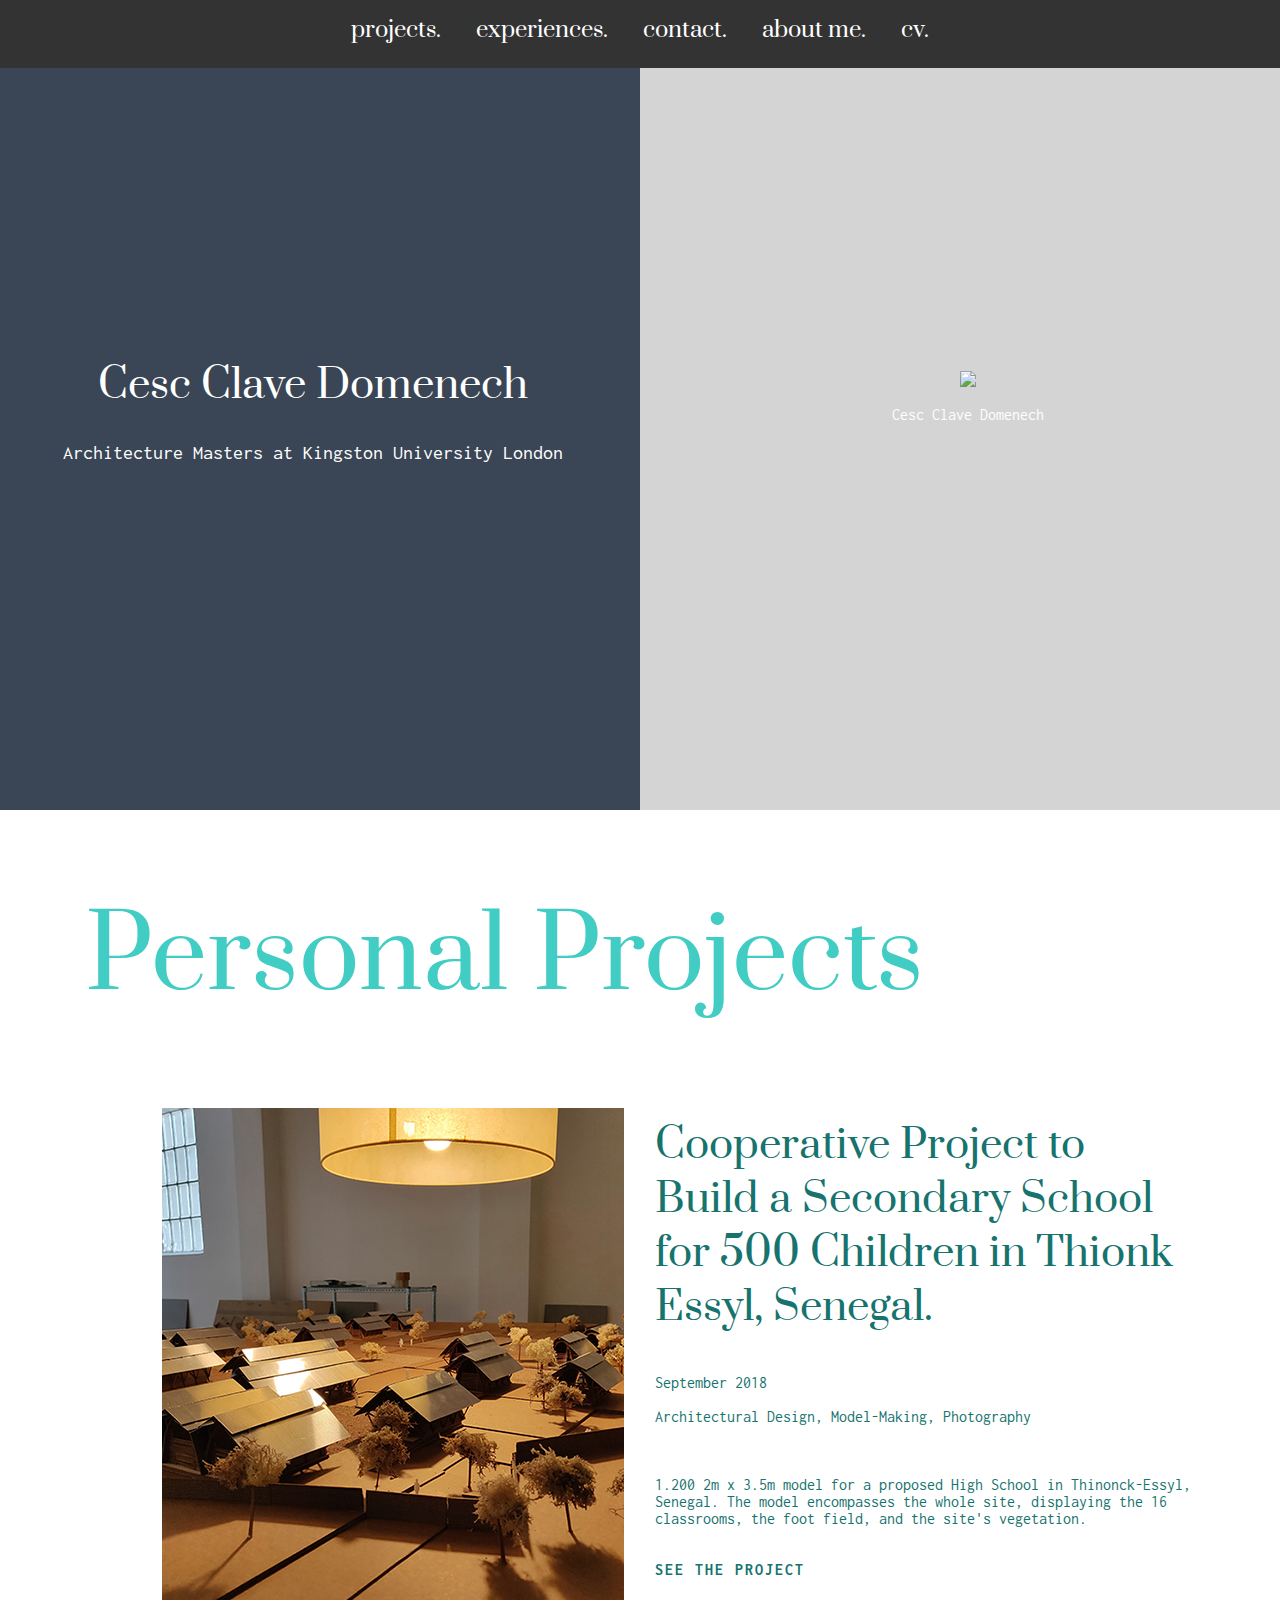
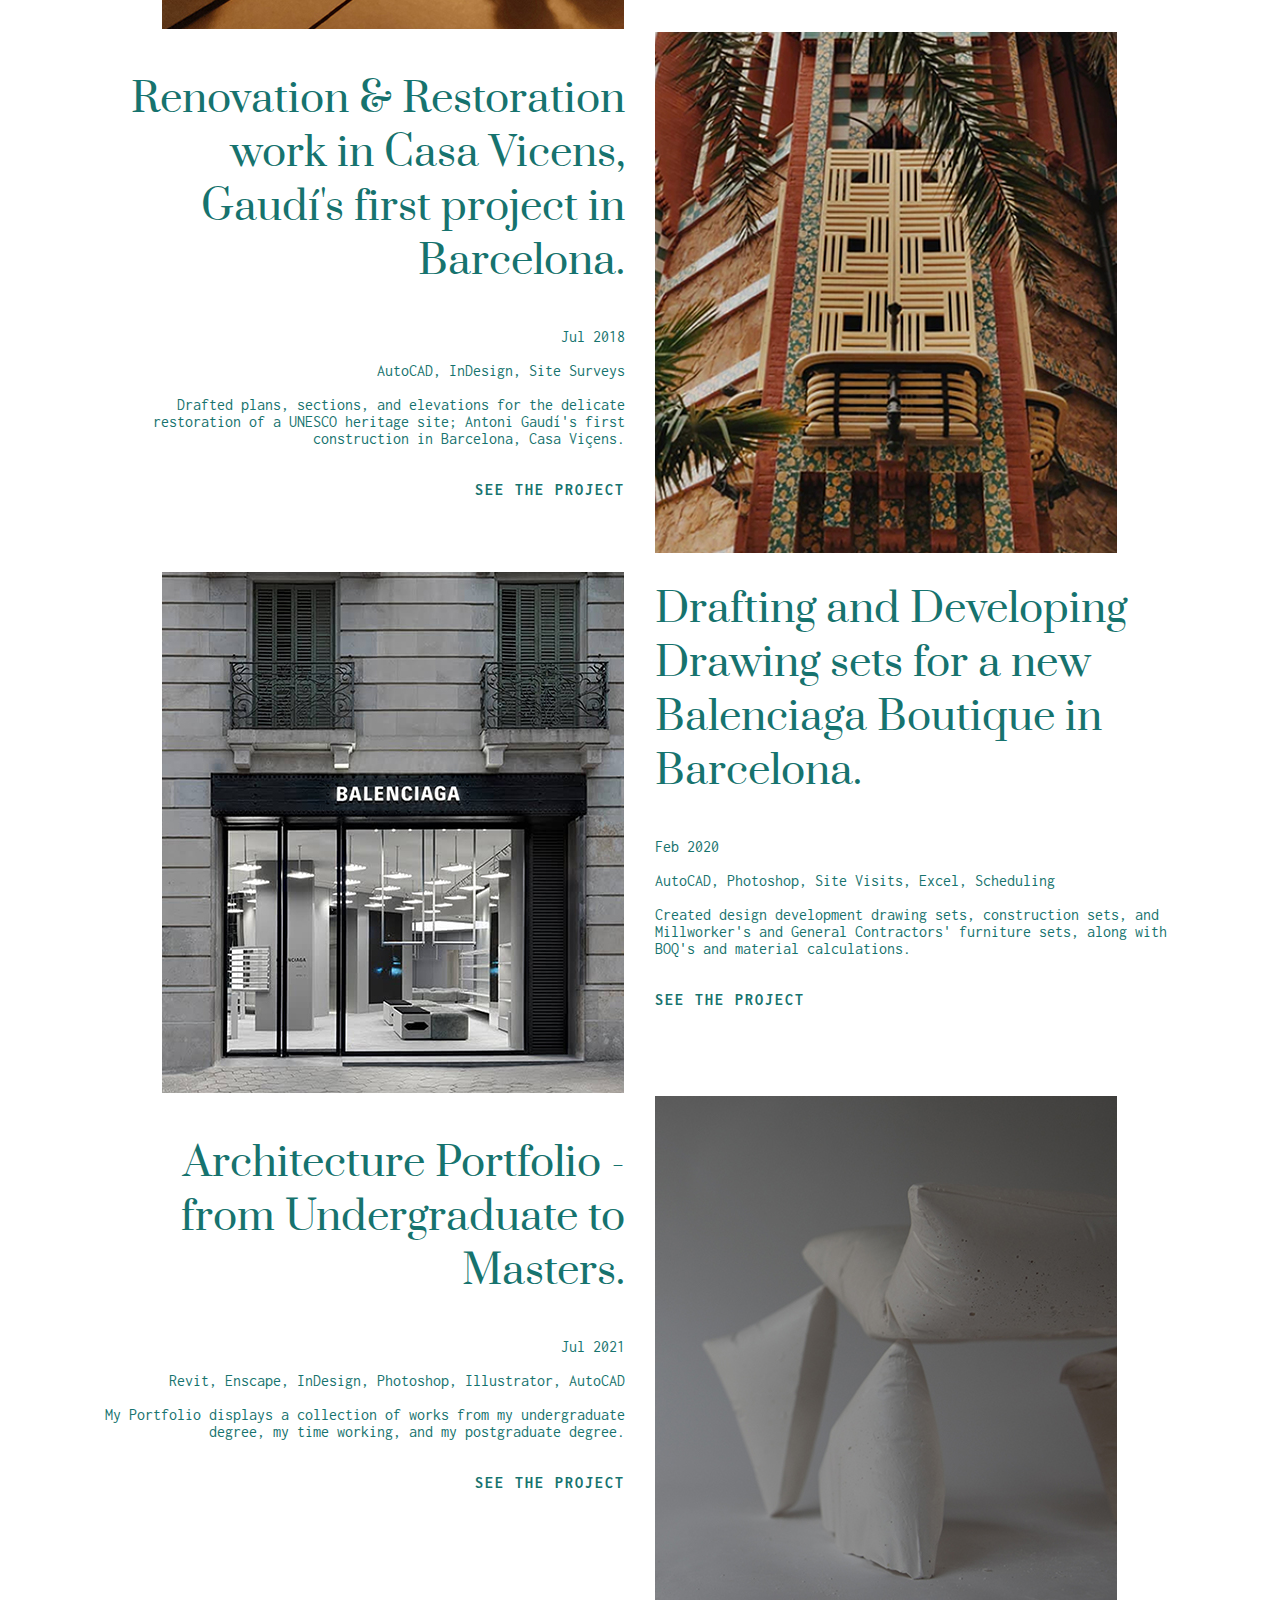
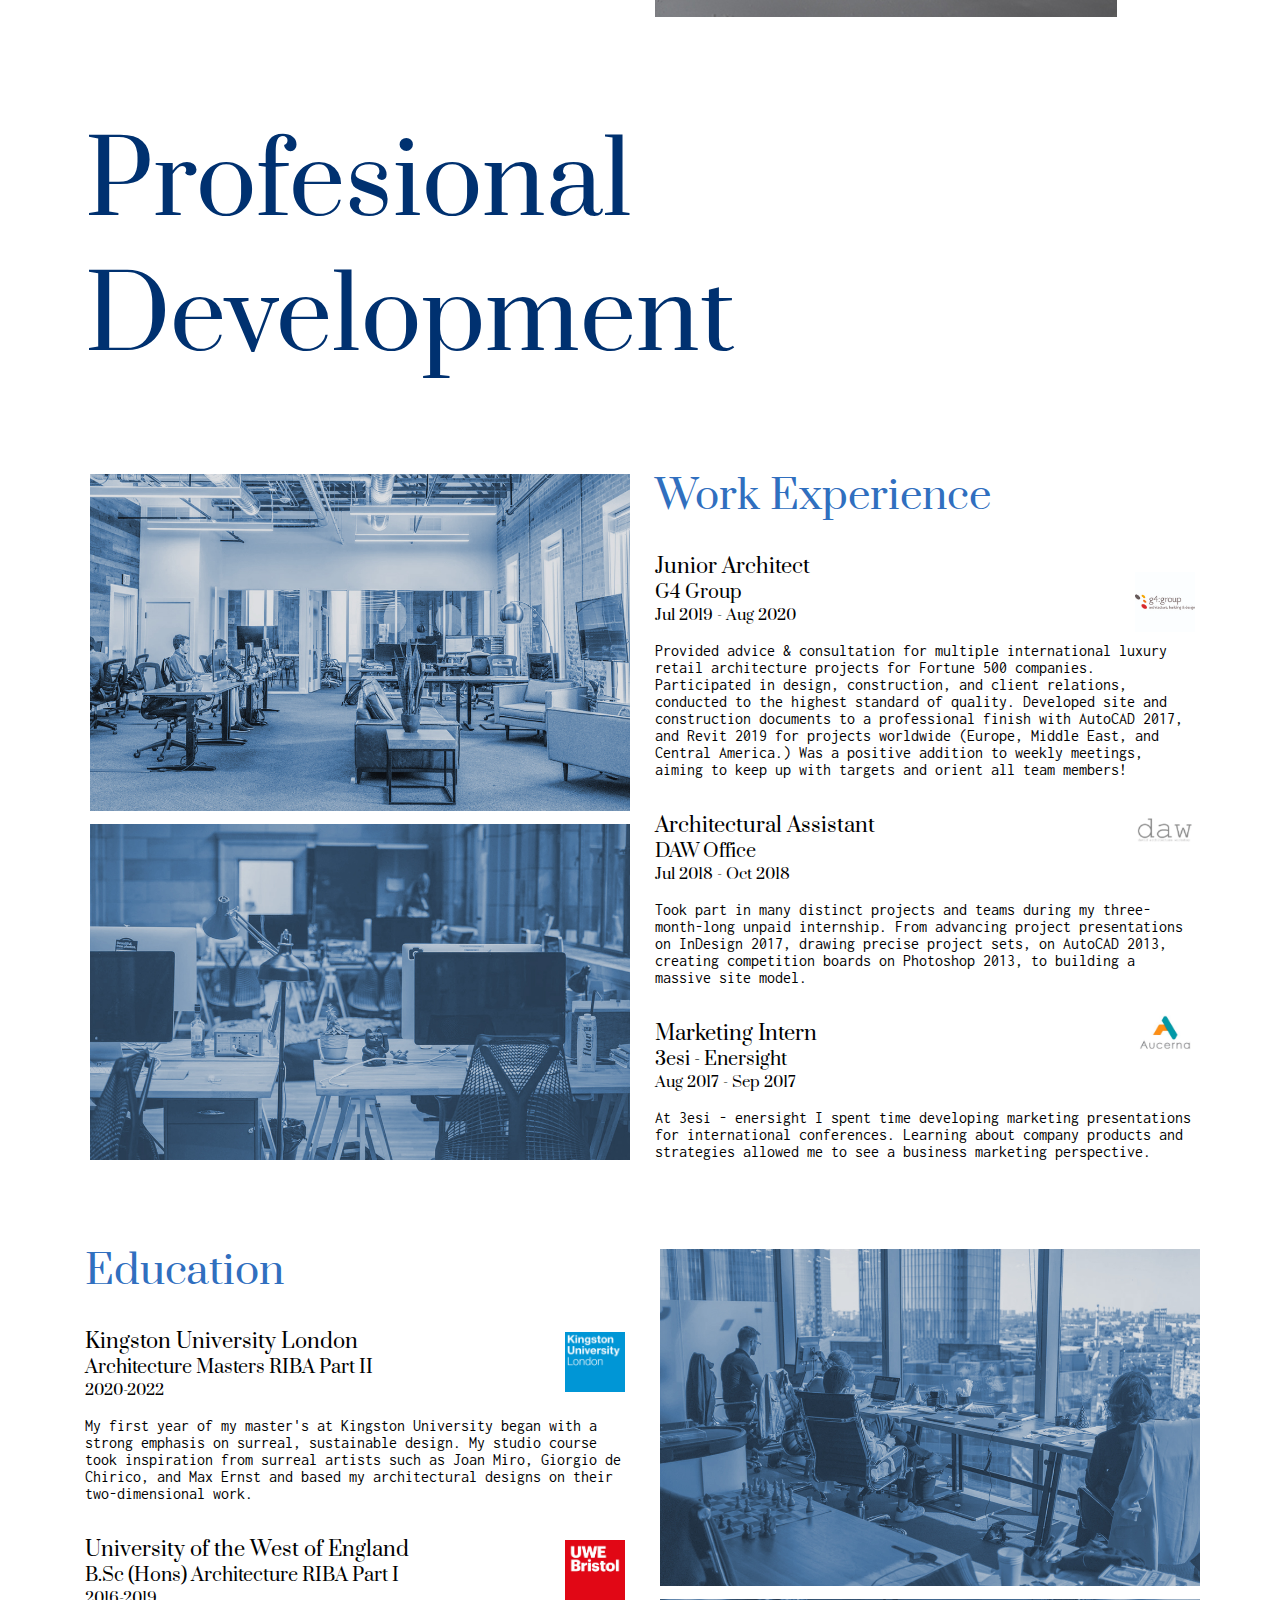
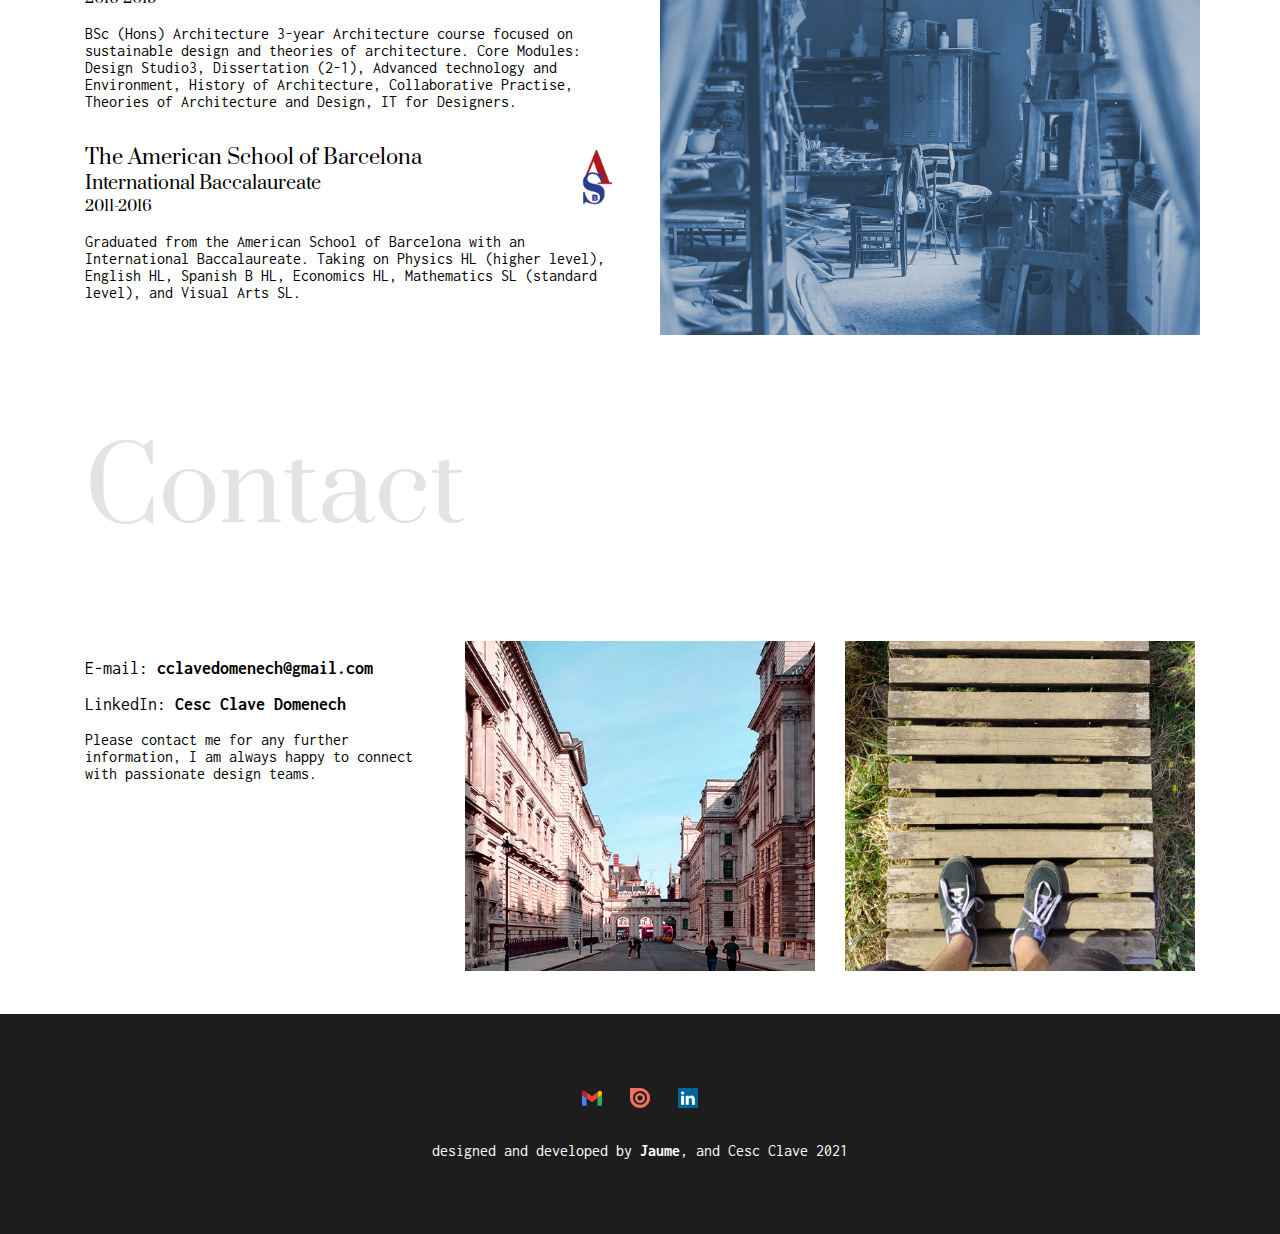
==== index.html @ 3c2c22de "Initial Publish" ====
<!DOCTYPE html>
<html>
<head>
  <link rel="shortcut icon"
    type="image/png"
    href="img/coding.png" />
  <meta charset="utf-8">
  <meta name="viewport" content="width=device-width, initial-scale=1.0">
  <link rel="stylesheet" href="css/styles.css" type="text/css">
  <link rel="stylesheet" href="css/bootstrap-grid.css" type="text/css">
  <link rel="preconnect" href="https://fonts.gstatic.com">
  <link href="https://fonts.googleapis.com/css2?family=Inconsolata:wght@400;700&family=Prata&display=swap" rel="stylesheet">



  <!-- Google Tag Manager -->
 <script>(function(w,d,s,l,i){w[l]=w[l]||[];w[l].push({'gtm.start':
 new Date().getTime(),event:'gtm.js'});var f=d.getElementsByTagName(s)[0],
 j=d.createElement(s),dl=l!='dataLayer'?'&l='+l:'';j.async=true;j.src=
 'https://www.googletagmanager.com/gtm.js?id='+i+dl;f.parentNode.insertBefore(j,f);
 })(window,document,'script','dataLayer','GTM-MLPJCVN');</script>
 <!-- End Google Tag Manager -->
 <!-- Google Tag Manager (noscript) -->
 <noscript><iframe src="https://www.googletagmanager.com/ns.html?id=GTM-MLPJCVN"
 height="0" width="0" style="display:none;visibility:hidden"></iframe></noscript>
 <!-- End Google Tag Manager (noscript) -->

</head>
  <body>
    <nav>

      <div class="picture1" img/pp/bal1.jpg>

      </div>

      <div id="navbar" class="navbar">
          <li><a href="#projects">projects.</a></li>
          <li><a href="#experience">experiences.</a></li>
          <li><a href="#contact">contact.</a></li>
          <li><a href="aboutme.html" target="_blank">about me.</a></li>
          <li><a href="https://github.com/CescClave/CV/blob/main/CESC%20CLAVE%20CV.pdf"download>cv.</a></li>
      </div>
    </nav>
    <header class="row">
      <!-- left column -->
      <section class="col left-col">
        <div class="top-container">
          <h1> Cesc Clave Domenech </h1>
          <p class="title_1"></p>
          <p class="title_2">Architecture Masters at Kingston University London</p>
          </div>
      </section>
      <!-- right column -->
      <section class="col right-col">
        <div class="top-container">
          <img src="img/pp/me4.pn">
          <p>Cesc Clave Domenech</p>
        </div>
      </section>
    </header>
    <main class="container">
      <!-- Personal Projects -->
      <section class="personal-projects">
        <h2 id="projects">Personal Projects</h2>

        <!-- First Project -->
        <div class="row">
          <div class="col">
            <img src="img/pp/tit1.jpg" class="works-img left-img1" alt="1:200 model">
          </div>
          <div class="col right-text">
            <h3>Cooperative Project to Build a Secondary School for 500 Children in Thionk Essyl, Senegal.</h3>
            <p>September 2018<br>
              <br>Architectural Design, Model-Making, Photography<br>
              <br><br><br>
                1.200 2m x 3.5m model for a proposed High School in Thinonck-Essyl, Senegal. The model encompasses the whole site, displaying the 16 classrooms, the foot field, and the site's vegetation. <br> <br> <br>
              <a href="projects.html#Senegal" target="_blank" class="link">SEE THE PROJECT</a>
            </p>
          </div>
        </div>

        <!-- Second Project -->
        <div class="row">
          <div class="col right-aligned ">
            <h3>Renovation & Restoration work in Casa Vicens, Gaudí's first project in Barcelona.</h3>
            <p>Jul 2018 <br>
              <br>AutoCAD, InDesign, Site Surveys <br>
            <br> Drafted plans, sections, and elevations for the delicate restoration of a UNESCO heritage site; Antoni Gaudí's first construction in Barcelona, Casa Viçens.<br><br><br>
            <a href="projects.html#Casa-Vicens" target="_blank" class="link" >SEE THE PROJECT</a>
          </div>
          <div class="col">
              <img src="img/pp/tit2.jpg" class="works-img" alt="Brocolli">
            </p>
          </div>
        </div>

        <!-- Third Project -->
        <div class="row">
          <div class="col">
            <div class="h4-automation">
            </div>
            <img src="img/pp/tit3.jpg" class="works-img left-img" alt="Pomegranate">
          </div>

          <div class="col right-text">
            <h3>Drafting and Developing Drawing sets for a new Balenciaga Boutique in Barcelona.</h3>
              <p>Feb 2020 <br>
                <br>
                AutoCAD, Photoshop, Site Visits, Excel, Scheduling<br>
                <br>
                Created design development drawing sets, construction sets, and Millworker's and General Contractors' furniture sets, along with BOQ's and material calculations. <br>                <br><br>
              <a href="projects.html#Balenciaga" target="_blank" class="link">SEE THE PROJECT</a>
            </p>
          </div>
        </div>

        <!-- Fourth Project -->
        <div class="row">
          <div class="col right-aligned ">
            <h3>Architecture Portfolio - from Undergraduate to Masters.</h3>
            <p>Jul 2021 <br>
              <br>
              Revit, Enscape, InDesign, Photoshop, Illustrator, AutoCAD<br>
              <br>
              My Portfolio displays a collection of works from my undergraduate degree, my time working, and my postgraduate degree. <br>
              <br><br>
            <a href="projects.html#Portfolio" target="_blank" class="link">SEE THE PROJECT</a>
          </div>

          <div class="col">
              <img src="img/pp/tit4.jpg" class="works-img" alt="Avocado">
            </p>
          </div>
        </div>
      </section>

      <!-- Work Experience -->
      <section class="work-experience">
        <h2 id="experience">Profesional Development</h2>
        <div class="row">
          <div class="col-md-6">
            <img src="img/office1.jpg" class="img-margin" alt="team picture">
            <img src="img/office2.jpg" class="img-margin" alt="team picture">
          </div>

          <div class="col">
            <h3>Work Experience</h3>
            <p>
              <div class="wrapingimage-work">
                <img class="work-square-G4" src="img\1614251069829.jpg" alt="g4 group logo"/>
              </div>

              <h5 class="size-20">Junior Architect</h5><h5 class="size-18">G4 Group</h5><h5>Jul 2019 - Aug 2020</h5> <br>

                Provided advice & consultation for multiple international luxury retail architecture projects for Fortune 500 companies. Participated in design, construction, and client relations, conducted to the highest standard of quality. Developed site and construction documents to a professional finish with AutoCAD 2017, and Revit 2019 for projects worldwide (Europe, Middle East, and Central America.) Was a positive addition to weekly meetings, aiming to keep up with targets and orient all team members!

              <div class="wrapingimage-work">
                <img class="work-square-DAW" src="img\dawlogo.png" alt="daw office logo"/>
              </div> <br><br><br>

              <h5 class="size-20">Architectural Assistant</h5> <h5 class="size-18">DAW Office</h5> <h5>Jul 2018 - Oct 2018</h5> <br>

                Took part in many distinct projects and teams during my three-month-long unpaid internship. From advancing project presentations on InDesign 2017, drawing precise project sets, on AutoCAD 2013, creating competition boards on Photoshop 2013, to building a massive site model.

              <div class="wrapingimage-work">
                <img class="work-square-3ESI" src="img\aucernalogo.jpg" alt="aucerna logo"/>
              </div> <br><br><br>

              <h5 class="size-20">Marketing Intern </h5> <h5 class="size-18">3esi - Enersight</h5> <h5>Aug 2017 - Sep 2017</h5> <br>

                At 3esi - enersight I spent time developing marketing presentations for international conferences. Learning about company products and strategies allowed me to see a business marketing perspective.

              <br><br>
            </p>
          </div>
        </div>
      </section>

      <!-- Education -->
      <section class="education">
        <br>
        <br>
        <br>
        <div class="row">
          <div class="col">
            <h3>Education</h3>
              <p>

                <div class="wrapingimage-work">
                  <img class="work-square" src="img\kingstonlogo.jpg" alt="Kingston University London logo"/>
                </div>

                <h5 class="size-20">Kingston University London</h5>
                <h5 class="size-18">Architecture Masters RIBA Part II </h5><h5> 2020-2022</h5> <br>

                My first year of my master's at Kingston University began with a strong emphasis on surreal, sustainable design. My studio course took inspiration from surreal artists such as Joan Miro, Giorgio de Chirico, and Max Ernst and based my architectural designs on their two-dimensional work. <br><br><br>

                <div class="wrapingimage-work">
                  <img class="work-square" src="img\uwelogo.jpg" alt="Univeristy of the West of England logo"/>
                </div>

                <h5 class="size-20">University of the West of England</h5>
                <h5 class="size-18">B.Sc (Hons) Architecture RIBA Part I </h5> <h5> 2016-2019</h5> <br>

                BSc (Hons) Architecture 3-year Architecture course focused on sustainable design and theories of architecture. Core Modules: Design Studio3, Dissertation (2-1), Advanced technology and Environment, History of Architecture, Collaborative Practise, Theories of Architecture and Design, IT for Designers. <br><br><br>

                <div class="wrapingimage-work">
                  <img class="work-square" src="img\asblogo.jpg" alt="American School of Barcelona logo"/>
                </div>

                <h5 class="size-20">The American School of Barcelona</h5>
                <h5 class="size-18">International Baccalaureate </h5><h5> 2011-2016</h5> <br>

                Graduated from the American School of Barcelona with an International Baccalaureate. Taking on Physics HL (higher level), English HL, Spanish B HL, Economics HL, Mathematics SL (standard level), and Visual Arts SL.

              </p>
          </div>
          <div class="col-md-6">
            <img src="img/edu1.jpg" class="img-margin" alt="team picture">
            <img src="img/edu2.jpg" class="img-margin" alt="team picture">
          </div>
        </div>
      </section>

      <!-- Contact -->
      <section class="contact" id="contact">
        <h2>Contact</h2>
        <div class="row">
          <div class="col">
            <p class="size-18">E-mail: <a href="mailto:cclavedomenech@gmail.com" target="_blank" class="contact-link">cclavedomenech@gmail.com</a></p>
            <p class="size-18">LinkedIn: <a href="https://www.linkedin.com/in/cesc-clav%C3%A9-i-domenech-20a83b112 "target="_blank" class="contact-link">Cesc Clave Domenech</a></p>

            <p>Please contact me for any further information, I am always happy to connect with passionate design teams.</p>
          </div>
          <div class="col">
            <img src="img/pics/end1.jpg" alt="contact1">
          </div>
          <div class="col">
            <img src="img/pics/end2.jpg" alt="contact2">
          </div>
        </div>
      </section>
    </main>

    <footer>
      <div>
            <div class="container-footer">
                <div class="social_img"><a href="mailto:cclavedomenech@gmail.com" target="_blank"><img src="img/gmaillogo.svg"></a></div>
                <div class="social_img"><a href="https://issuu.com/cclavedomenech/docs/cescclave_20portfolio" target="_blank"><img src="img/issuulogo.svg"></a></div>
                <div class="social_img"><a href="https://www.linkedin.com/in/cesc-clav%C3%A9-i-domenech-20a83b112"target="_blank"><img src="img/linkedinlogo.svg"></a></div>
            </div>
          <p>designed and developed by <a href="https://github.com/JaumeClave" target="_blank" class="footer-link">Jaume</a>, and Cesc Clave 2021</p>
      </div>
    </footer>

    <!-- Start Navigation Bar Animation -->
       <script>
       var prevScrollpos = window.pageYOffset;
       window.onscroll = function() {
       var currentScrollPos = window.pageYOffset;
         if (prevScrollpos > currentScrollPos) {
           document.getElementById("navbar").style.top = "0";
         } else {
           document.getElementById("navbar").style.top = "-50px";
         }
         prevScrollpos = currentScrollPos;
       }
       </script>
       <!-- End Navigation Bar Animation -->

  </body>
</html>
---- css/styles.css ----
html {
  height: 100%;
}

::selection {
  background-color: #333;
}

body {
  margin: 0;
  font-family: 'Inconsolata', monospace;
}

.left-col, .right-col {
  color: #fff;
  text-align: center;
  height: 90vh;
  display: flex;
  justify-content: center;
  align-items: center;
}

.left-col{
  background-color: #3a4555;
}

.picture1{
  size: 200px;
}

.fun_image_container {
  width: 50px;
  position: absolute;
  left: 10%;
  top: 10%;
  bottom: 90%;
  margin-left: auto;
  margin-right: auto;
  margin-bottom: auto;
}

.fun_img_class{
  width: 30%;
  float: left;
  margin: 15px;
  margin-bottom: 50px;
}

.back-to-top {
  font-size: 10px;
}

.right-col{
  background-color: #d4d4d4;
}

.top-container{
  width: 500px;
  margin: 0 auto;
}

.right-aligned {
  text-align: right;
}

.left-img {
  margin: 0 77px
}

.left-img1 {
  margin: 0 77px
}

.navbar {
  background-color: #333; /* Black background color */
  position: fixed; /* Make it stick/fixed */
  text-align: center;
  top: 0; /* Stay on top */
  width: 100%; /* Full width */
  transition: top 0.3s; /* Transition effect when sliding down (and up) */
}

.navbar a {
  float: left;
  display: block;
  color: white;
  text-align: center;
  padding: 15px;
  text-decoration: none;
}

.navbar a:hover {
  background-color: #ddd;
  color: black;
}

.navbar li {
  display: inline-block;
}

.works-img {
  position: relative;
}

.works h4.right-aligned {
  right: 0
}

.personal-projects h4 {
  position: absolute;
  z-index: 1;
}

.h4-automation {
  margin: 0 50px;
}

.right-text {
  margin-top: -30px;
}

.contain-imgs {
  max-width:960px;
  text-align:center;
}

.category-imgs {
   position:relative;
   display: inline-block;
   float:left;
   padding:10px;
}

.personal-projects a {
  letter-spacing: 2px;
  color: #16736e;
  /* font-size: 18px; */
  text-decoration: none;
}

.fun_img_class{
  width: 30%;
  float: left;
  margin: 15px;
  margin-bottom: 50px;
  display: block;
}

h1,h2,h3,h4,h5 {
  font-family: 'Prata', serif;
  font-weight: normal;
}

h1 {
  font-size: 40px;
  margin: 30px;
}

h2 {
  font-size: 100px;
  margin-top: 80px;
}

.right-img {
  width: 300px;
  position: relative;
  margin-bottom: 20px;
  margin: 20px;
}
}

.wrapingimage
{
float: right;
margin: 45px 0px 20px 40px;
}

.wrapingimage-work {
  float: right;
  margin: 4px 0px 0px 0px;
}

.work-square {
  width: 60px;
  margin-bottom: 0px;
  margin-top: 15px;
  margin: 0px;
}

.work-square-G4 {
  width: 60px;
  margin-bottom: 0px;
  margin-top: 15px;
}

.work-square-DAW {
  width: 60px;
  margin-bottom: 0px;
  margin-top: 35px;
}

.work-square-3ESI {
  width: 60px;
  margin-bottom: 0px;
  margin-top: 30px;
}

.title_1 {
  font-size: 25px;
}

.title_2 {
  font-size: 20px;
}

.img-margin {
  margin-bottom: 20px;
  margin: 5px;
}

.personal-projects h2 {
  color: #41ccc4;
}

.row-img {
  text-align: justify;
  display: flex;
  margin-top: 10px;
}

.column-img {
  flex: 33.33%;
  padding: 5px;
  max-width: 200px;

}

.work-experience h2 {
  color: #003170;
}

.education h2 {
  color: #003170;
}

.contact h2 {
  color: #e3e3e3;
}

h3 {
  font-size: 40px;
}

.personal-projects h3 {
  color: #16736e;
}

.personal-projects {
  color: #16736e;
}

.work-experience h3 {
  color: #306fbf;
  margin: 0 0 30px 0 ;
}

.education h3 {
  color: #306fbf;
  margin: 0 0 30px 0 ;
}

h4 {
  font-size: 32px;
  color: #16736e;
  background-color: #75e3dd;
  display: inline-block;
  margin: 0;
  padding: 4px;
}

.a{
    margin-left: 78px;
}

.second {
  max-width: 515px;
}

.third {
  min-width:
}

.fourth {
  max-width: 470px;
}

.link{
  font-weight: bold;
}

.aboutme{
  letter-spacing: 2px;
  color: #16736e;
  font-size: 18px;
  text-decoration: none;
  font-weight: bold;
}

.gif {
  width: 300px;
  position: relative;
  margin-bottom: 20px;
  margin: 20px;
}

.pic {
  width: 125px;
  position: relative;
  margin-bottom: 20px;
  margin: 20px;
}

h5 {
  font-size: 15px;
  margin-bottom: 0;
  margin-top: 0;
}

.size-20 {
  font-size: 20px;
}

.size-18 {
  font-size: 18px;
}

img {
  max-width: 100%;
}

footer{
  background-color: #1d1d1d;
  min-height: 220px;
  background-repeat: no-repeat;
  background-size: 42.5%;
  background-position: center;
  color: #FFFFFF;
  text-align: center;
  display: flex;
  justify-content: center;
  align-items: center;
  margin-top: 40px;
}

.social-icon{
  height: 60px;
  margin: 10px;
}


.social-icons-container{
  text-align: center;
}

nav {
  position: fixed;
  z-index: 2;
  left: 0;
  right: 0;
  font-family: 'Prata', serif;
  font-size: 22px;
}

.navigation{
  position: fixed;
  text-align: center;
  word-spacing: 5px;
  z-index: 2;
  width: 100%;
  padding: 15px;
  margin-top: -10px;
  background-color: rgba(153, 153, 153, .9);
}

.navigation li {
  display: inline-block;
}

.text {
  text-decoration: none;
}

.contact-link {
  color: black;
  text-decoration: none;
  font-weight: bold;
}

.container-footer {
    text-align: center;
}

.footer-link {
  color: white;
  text-decoration: none;
  font-weight: bold;
}

.footer_image_container {
  width: 50px;
  position: absolute;
  left: 50%;
  top: 100px;
  bottom: 90%;
  margin-left: 50%;
  margin-right: -50%;
  margin-bottom: auto;
}

.social_img{
    display: inline-block;
    margin: 10px 5px;
    width: 30px;
    padding: 5px;
}

.navigation li a {
  color: #ad5a2c;
  text-decoration: none;
}

.nslider {
    width: 500px;
    height: 200px;
    background-color: #e2e2e2;
}

.body-slide{
  margin: 0;
  padding: 0;
  height: 80vh;
  display: flex;
  justify-content: center;
  align-items: center;
}

.slider{
  width: 800px;
  height: 500px;
  border-radius: 10px;
  overflow: hidden;
}

.slides{
  width: 500%;
  height: 500px;
  display: flex;
}

.slides input{
  display: none;
}

.slide{
  width: 20%;
  transition: 2s;
}

.slide2{
  width: 20%;
}

.slide img{
  width: 800px;
  height: 500px;
}

.slide2 img{
  width: 800px;
  height: 500px;
}

/*css for manual slide navigation*/

.navigation-manual{
  position: absolute;
  width: 800px;
  margin-top: -40px;
  display: flex;
  justify-content: center;
}

.manual-btn{
  border: 2px solid #40D3DC;
  padding: 5px;
  border-radius: 10px;
  cursor: pointer;
  transition: 1s;
}

.manual-btn:not(:last-child){
  margin-right: 40px;
}

.manual-btn:hover{
  background: #40D3DC;
}

#radio1:checked ~ .first{
  margin-left: 0;
}

#radio2:checked ~ .first{
  margin-left: -20%;
}

#radio3:checked ~ .first{
  margin-left: -40%;
}

#radio4:checked ~ .first{
  margin-left: -60%;
}

#radio5:checked ~ .first{
  margin-left: 0;
}

#radio6:checked ~ .first{
  margin-left: -20%;
}

#radio7:checked ~ .first{
  margin-left: -40%;
}

#radio8:checked ~ .first{
  margin-left: -60%;
}

#radio9:checked ~ .first{
  margin-left: 0;
}

#radio10:checked ~ .first{
  margin-left: -20%;
}

#radio11:checked ~ .first{
  margin-left: -40%;
}

#radio12:checked ~ .first{
  margin-left: -60%;
}

#radio13:checked ~ .first{
  margin-left: 0;
}

#radio14:checked ~ .first{
  margin-left: -20%;
}

#radio15:checked ~ .first{
  margin-left: -40%;
}

#radio16:checked ~ .first{
  margin-left: -60%;
}

#radio17:checked ~ .first{
  margin-left: 0;
}

#radio18:checked ~ .first{
  margin-left: -20%;
}

#radio19:checked ~ .first{
  margin-left: -40%;
}

#radio20:checked ~ .first{
  margin-left: -60%;
}

#radio21:checked ~ .first{
  margin-left: 0;
}

#radio22:checked ~ .first{
  margin-left: -20%;
}

#radio23:checked ~ .first{
  margin-left: -40%;
}

#radio24:checked ~ .first{
  margin-left: -60%;
}

#radio25:checked ~ .first{
  margin-left: 0;
}

#radio26:checked ~ .first{
  margin-left: -20%;
}

#radio27:checked ~ .first{
  margin-left: -40%;
}

#radio28:checked ~ .first{
  margin-left: -60%;
}

#radio29:checked ~ .first{
  margin-left: 0;
}

#radio30:checked ~ .first{
  margin-left: -20%;
}

#radio31:checked ~ .first{
  margin-left: -40%;
}

#radio32:checked ~ .first{
  margin-left: -60%;
}

#radio33:checked ~ .first{
  margin-left: 0;
}

#radio34:checked ~ .first{
  margin-left: -20%;
}

#radio35:checked ~ .first{
  margin-left: -40%;
}

#radio36:checked ~ .first{
  margin-left: -60%;
}
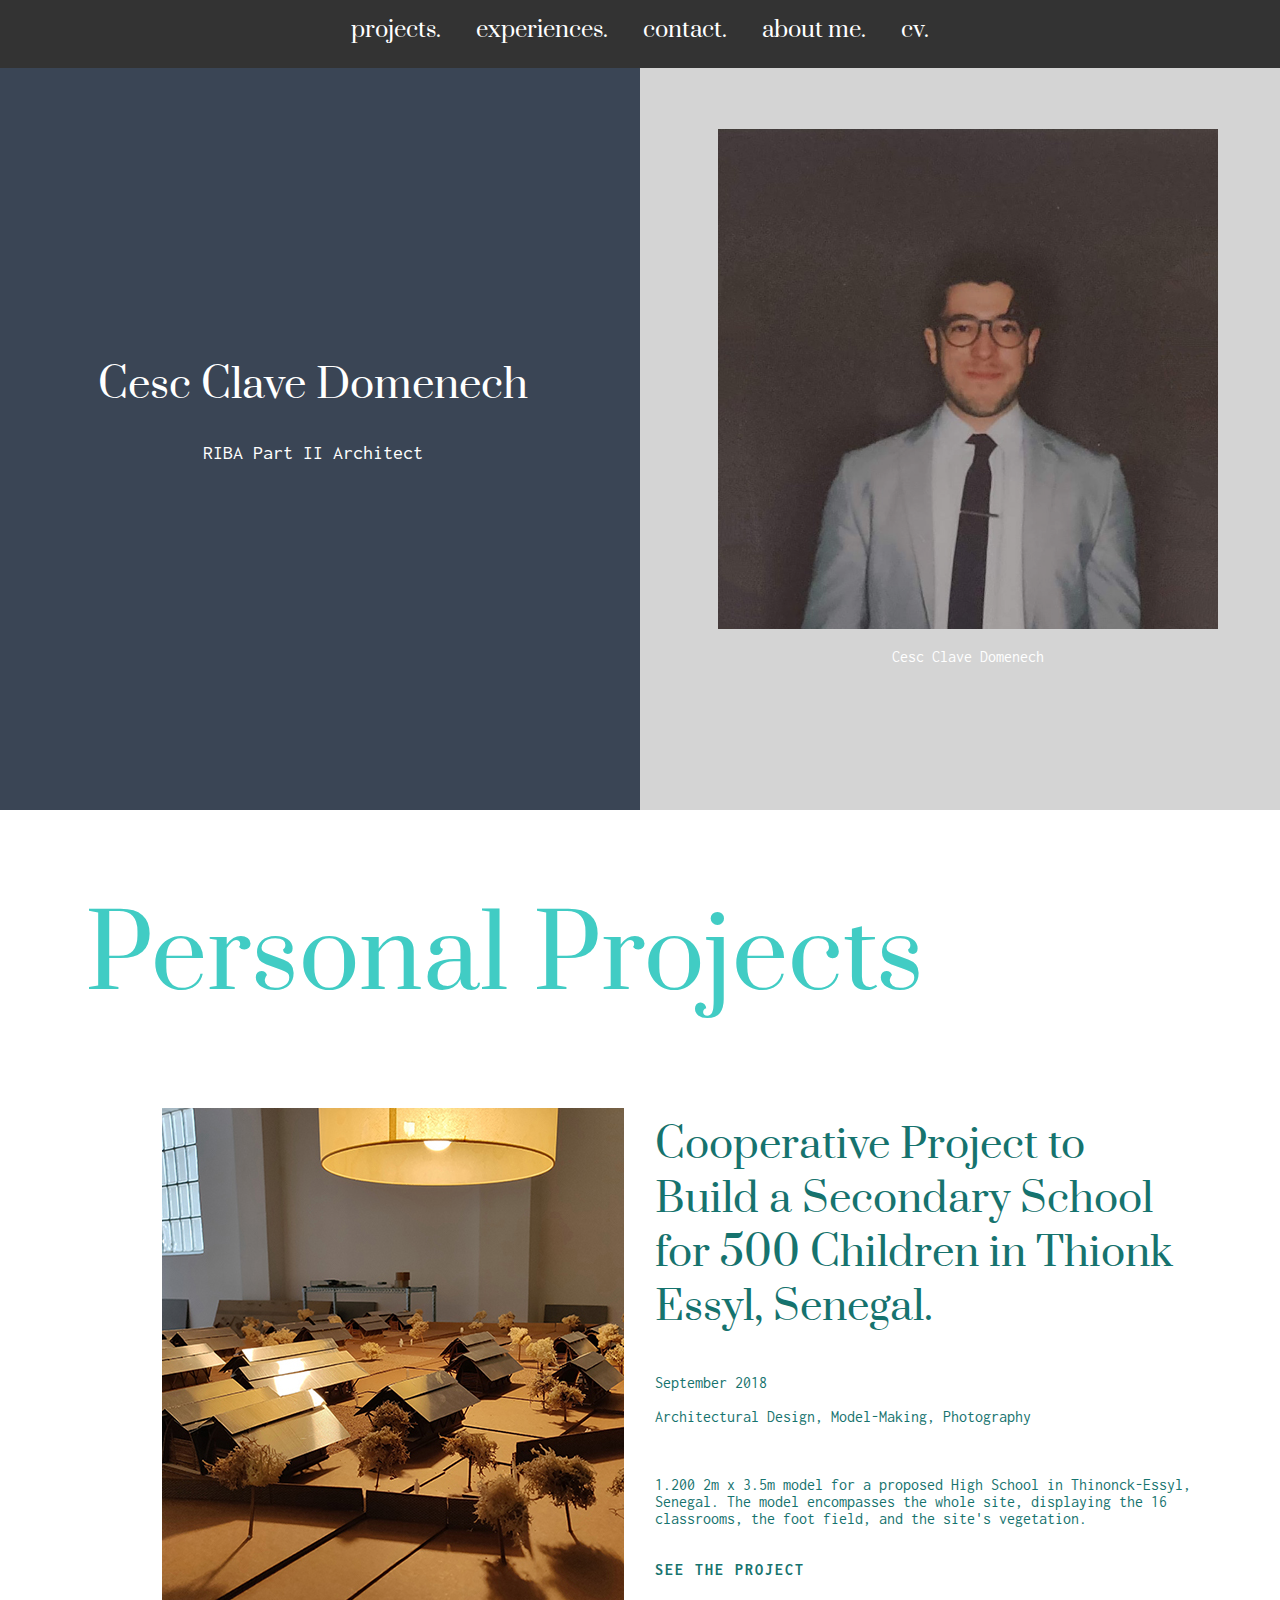
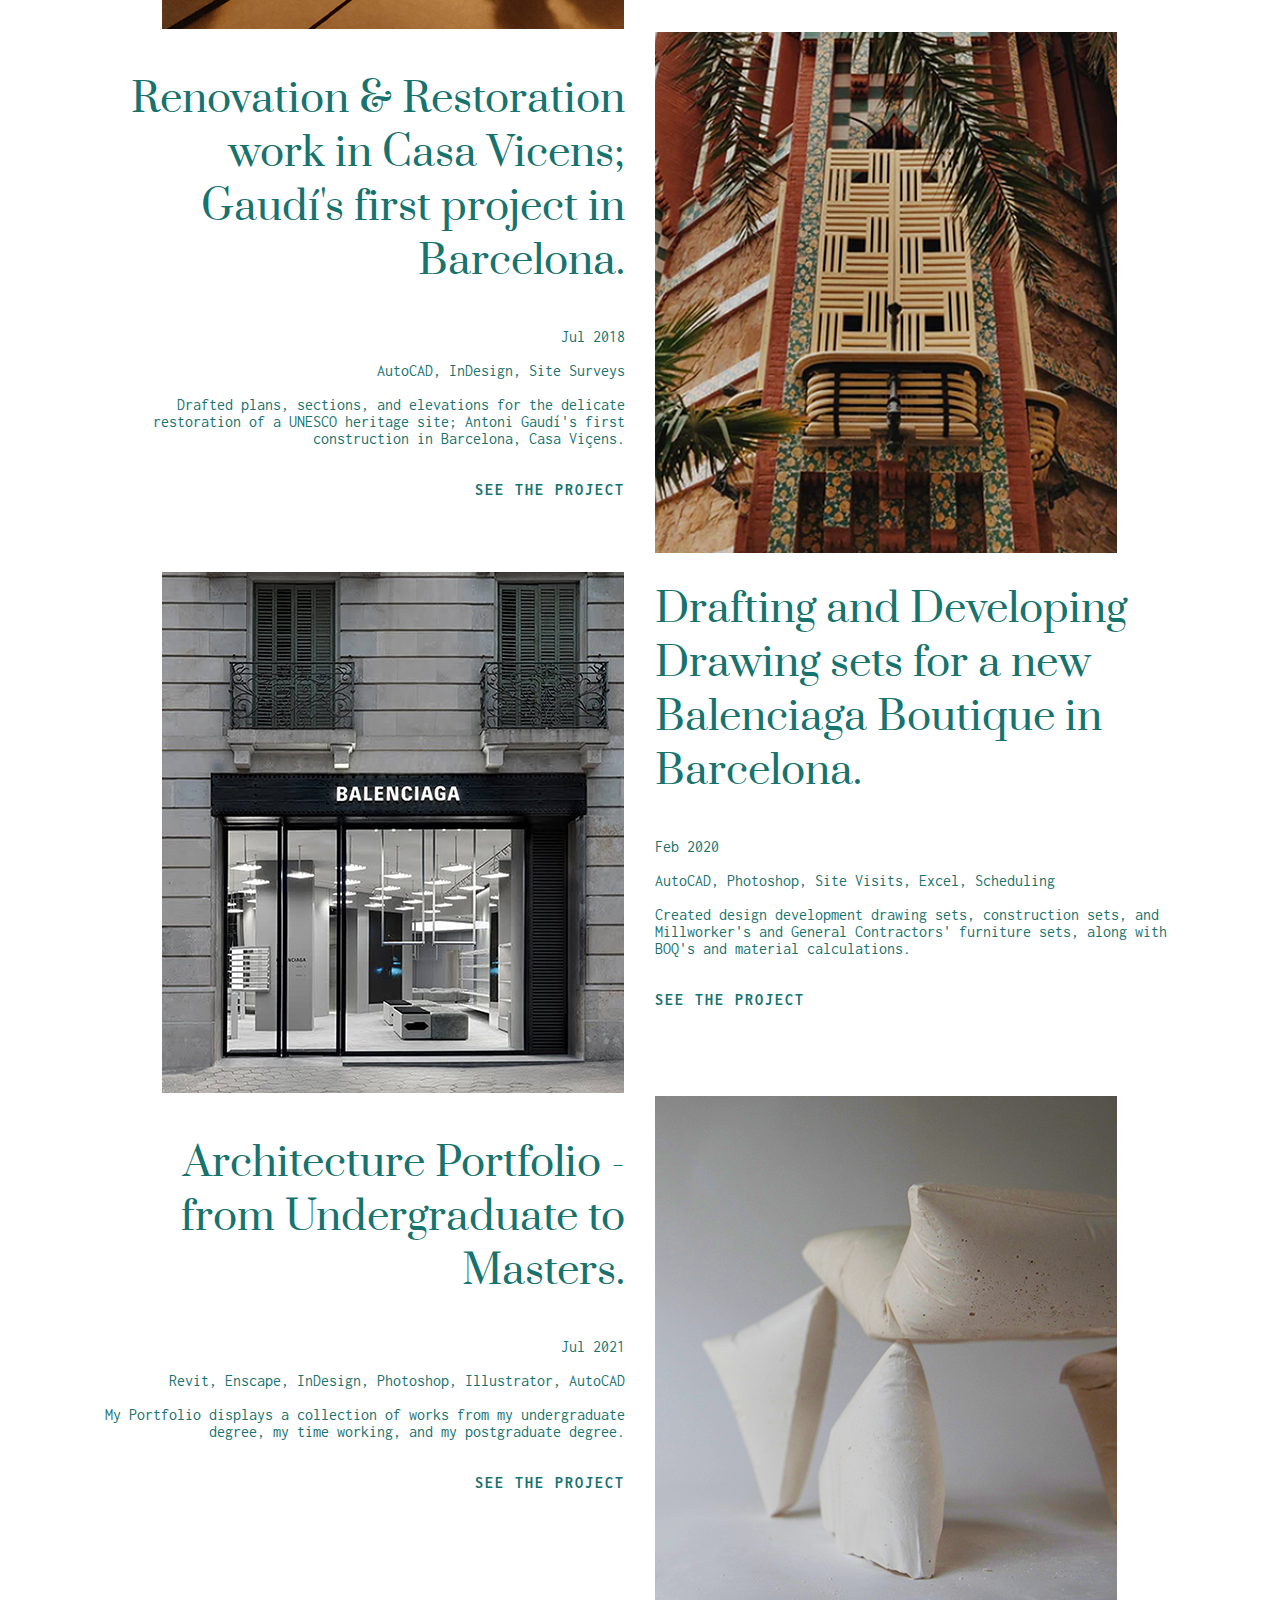
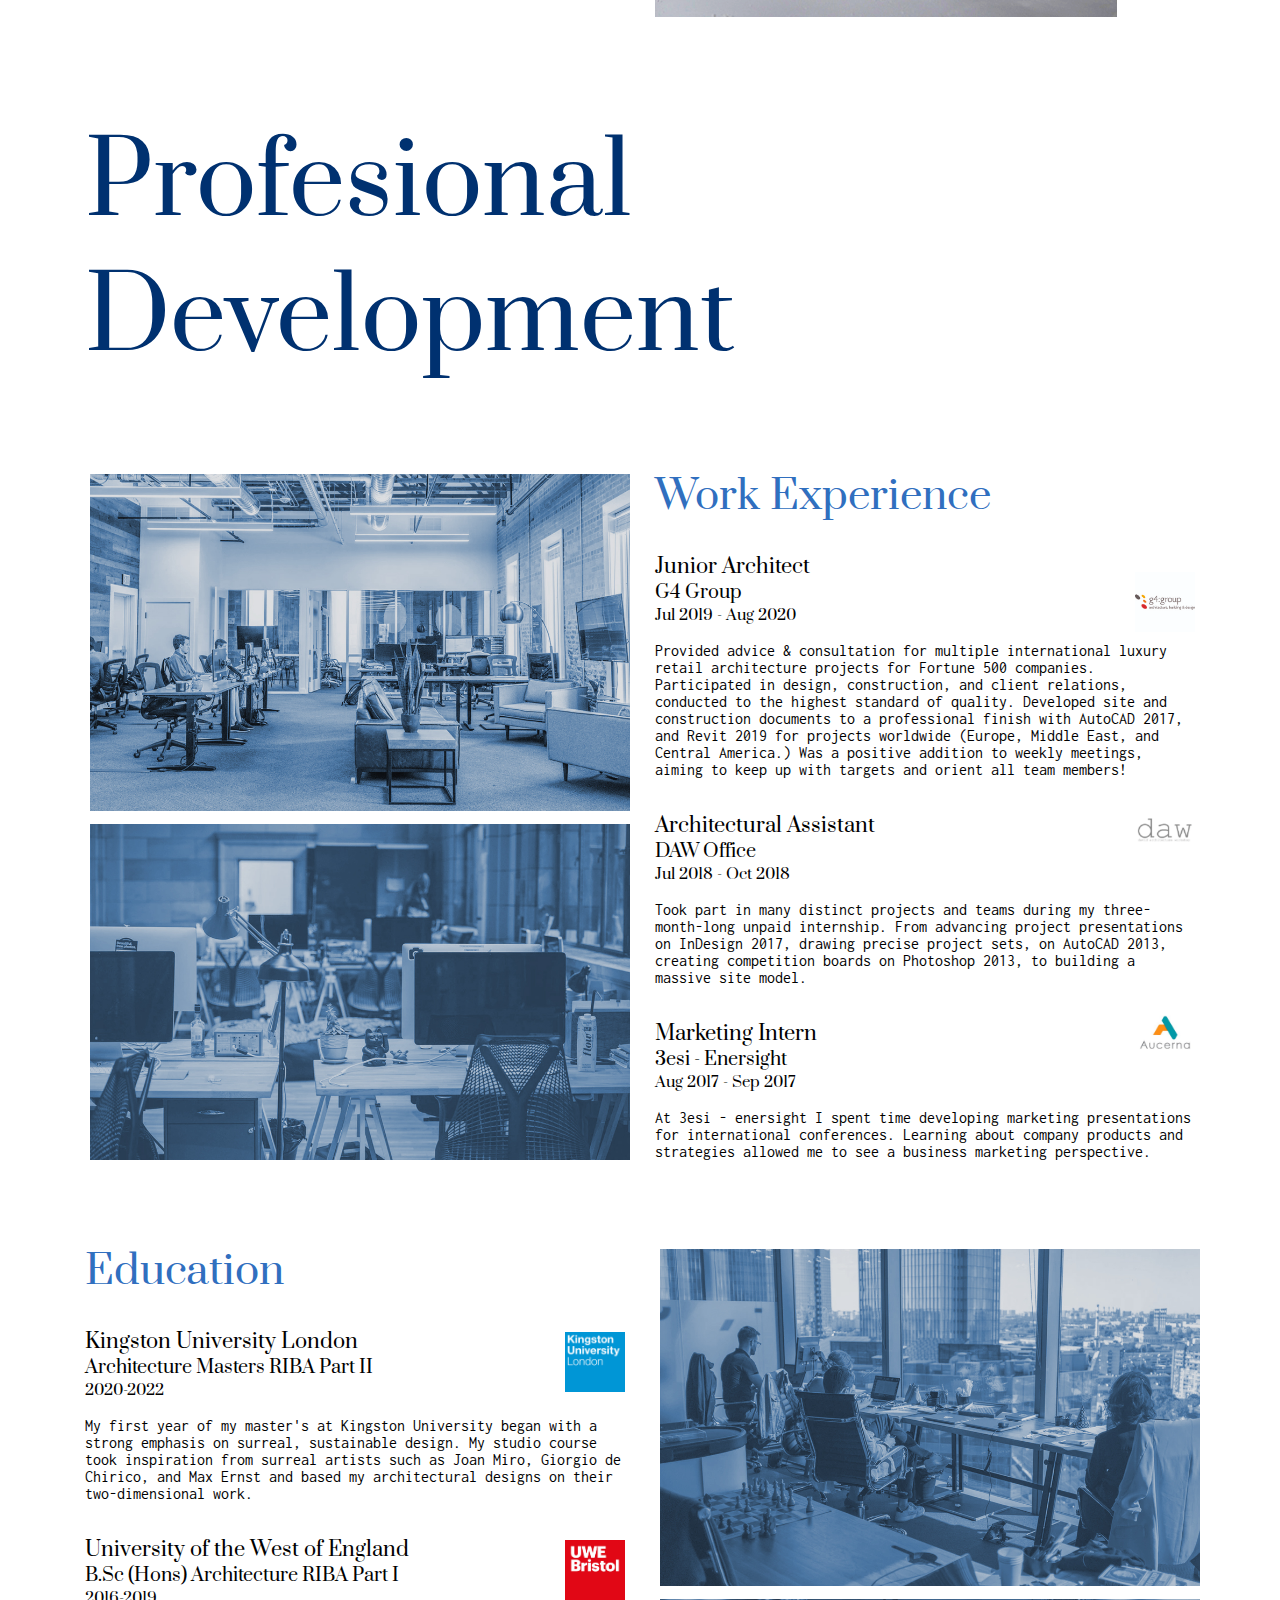
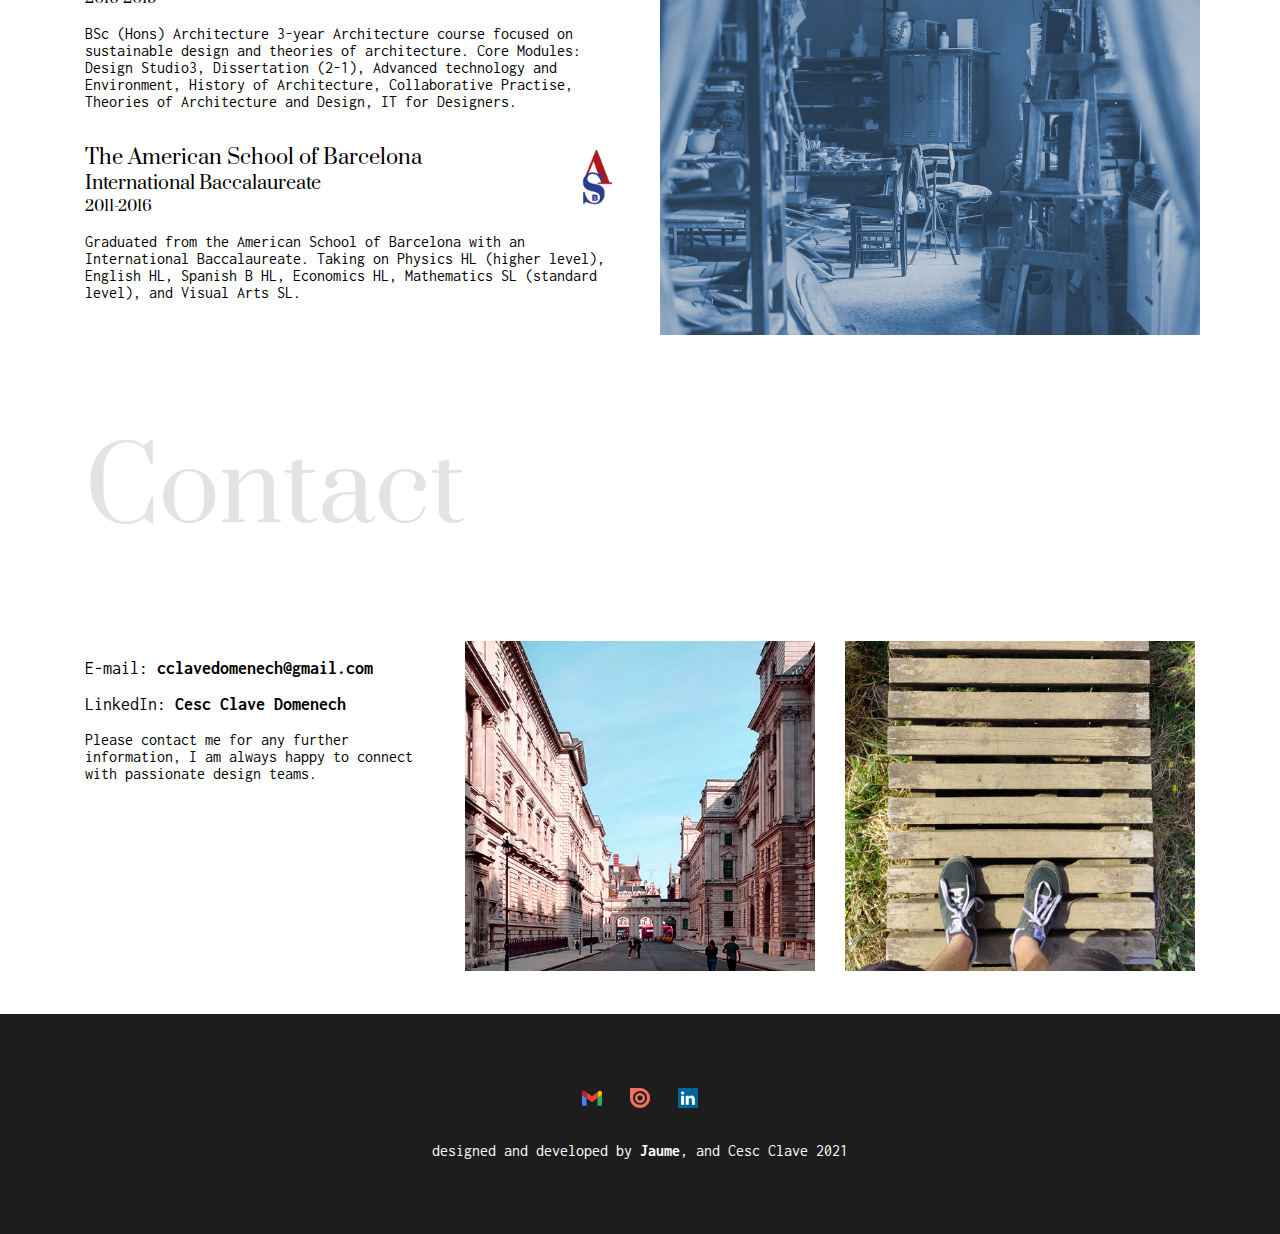
==== commit 93e75d61: "Publish 2.0" ====
--- a/index.html
+++ b/index.html
@@ -1,9 +1,9 @@
 <!DOCTYPE html>
 <html>
 <head>
-  <link rel="shortcut icon"
-    type="image/png"
-    href="img/coding.png" />
+  <link type="image/png"
+  sizes="16x16"
+  rel="icon" href="img/pp/icons8-home-16.png">
   <meta charset="utf-8">
   <meta name="viewport" content="width=device-width, initial-scale=1.0">
   <link rel="stylesheet" href="css/styles.css" type="text/css">
@@ -38,7 +38,7 @@
           <li><a href="#experience">experiences.</a></li>
           <li><a href="#contact">contact.</a></li>
           <li><a href="aboutme.html" target="_blank">about me.</a></li>
-          <li><a href="https://github.com/CescClave/CV/blob/main/CESC%20CLAVE%20CV.pdf"download>cv.</a></li>
+          <li><a <a href="curriculum_vitae\Cesc_Clave_Domenech_CV.pdf" target="_blank">cv.</a></li>
       </div>
     </nav>
     <header class="row">
@@ -47,13 +47,13 @@
         <div class="top-container">
           <h1> Cesc Clave Domenech </h1>
           <p class="title_1"></p>
-          <p class="title_2">Architecture Masters at Kingston University London</p>
+          <p class="title_2">RIBA Part II Architect</p>
           </div>
       </section>
       <!-- right column -->
       <section class="col right-col">
         <div class="top-container">
-          <img src="img/pp/me4.pn">
+          <img src="img/pp/me4@1x_1.png">
           <p>Cesc Clave Domenech</p>
         </div>
       </section>
@@ -82,7 +82,7 @@
         <!-- Second Project -->
         <div class="row">
           <div class="col right-aligned ">
-            <h3>Renovation & Restoration work in Casa Vicens, Gaudí's first project in Barcelona.</h3>
+            <h3>Renovation & Restoration work in Casa Vicens; Gaudí's first project in Barcelona.</h3>
             <p>Jul 2018 <br>
               <br>AutoCAD, InDesign, Site Surveys <br>
             <br> Drafted plans, sections, and elevations for the delicate restoration of a UNESCO heritage site; Antoni Gaudí's first construction in Barcelona, Casa Viçens.<br><br><br>
@@ -108,7 +108,7 @@
                 <br>
                 AutoCAD, Photoshop, Site Visits, Excel, Scheduling<br>
                 <br>
-                Created design development drawing sets, construction sets, and Millworker's and General Contractors' furniture sets, along with BOQ's and material calculations. <br>                <br><br>
+                Created design development drawing sets, construction sets, and Millworker's and General Contractors' furniture sets, along with BOQ's and material calculations. <br><br><br>
               <a href="projects.html#Balenciaga" target="_blank" class="link">SEE THE PROJECT</a>
             </p>
           </div>
@@ -128,7 +128,7 @@
           </div>
 
           <div class="col">
-              <img src="img/pp/tit4.jpg" class="works-img" alt="Avocado">
+              <img src="img/pp/tit4.png" class="works-img" alt="Avocado">
             </p>
           </div>
         </div>
--- a/css/styles.css
+++ b/css/styles.css
@@ -649,3 +649,35 @@
 #radio36:checked ~ .first{
   margin-left: -60%;
 }
+
+#radio37:checked ~ .first{
+  margin-left: 0;
+}
+
+#radio38:checked ~ .first{
+  margin-left: -20%;
+}
+
+#radio39:checked ~ .first{
+  margin-left: -40%;
+}
+
+#radio40:checked ~ .first{
+  margin-left: -60%;
+}
+
+#radio41:checked ~ .first{
+  margin-left: 0;
+}
+
+#radio42:checked ~ .first{
+  margin-left: -20%;
+}
+
+#radio43:checked ~ .first{
+  margin-left: -40%;
+}
+
+#radio44:checked ~ .first{
+  margin-left: -60%;
+}
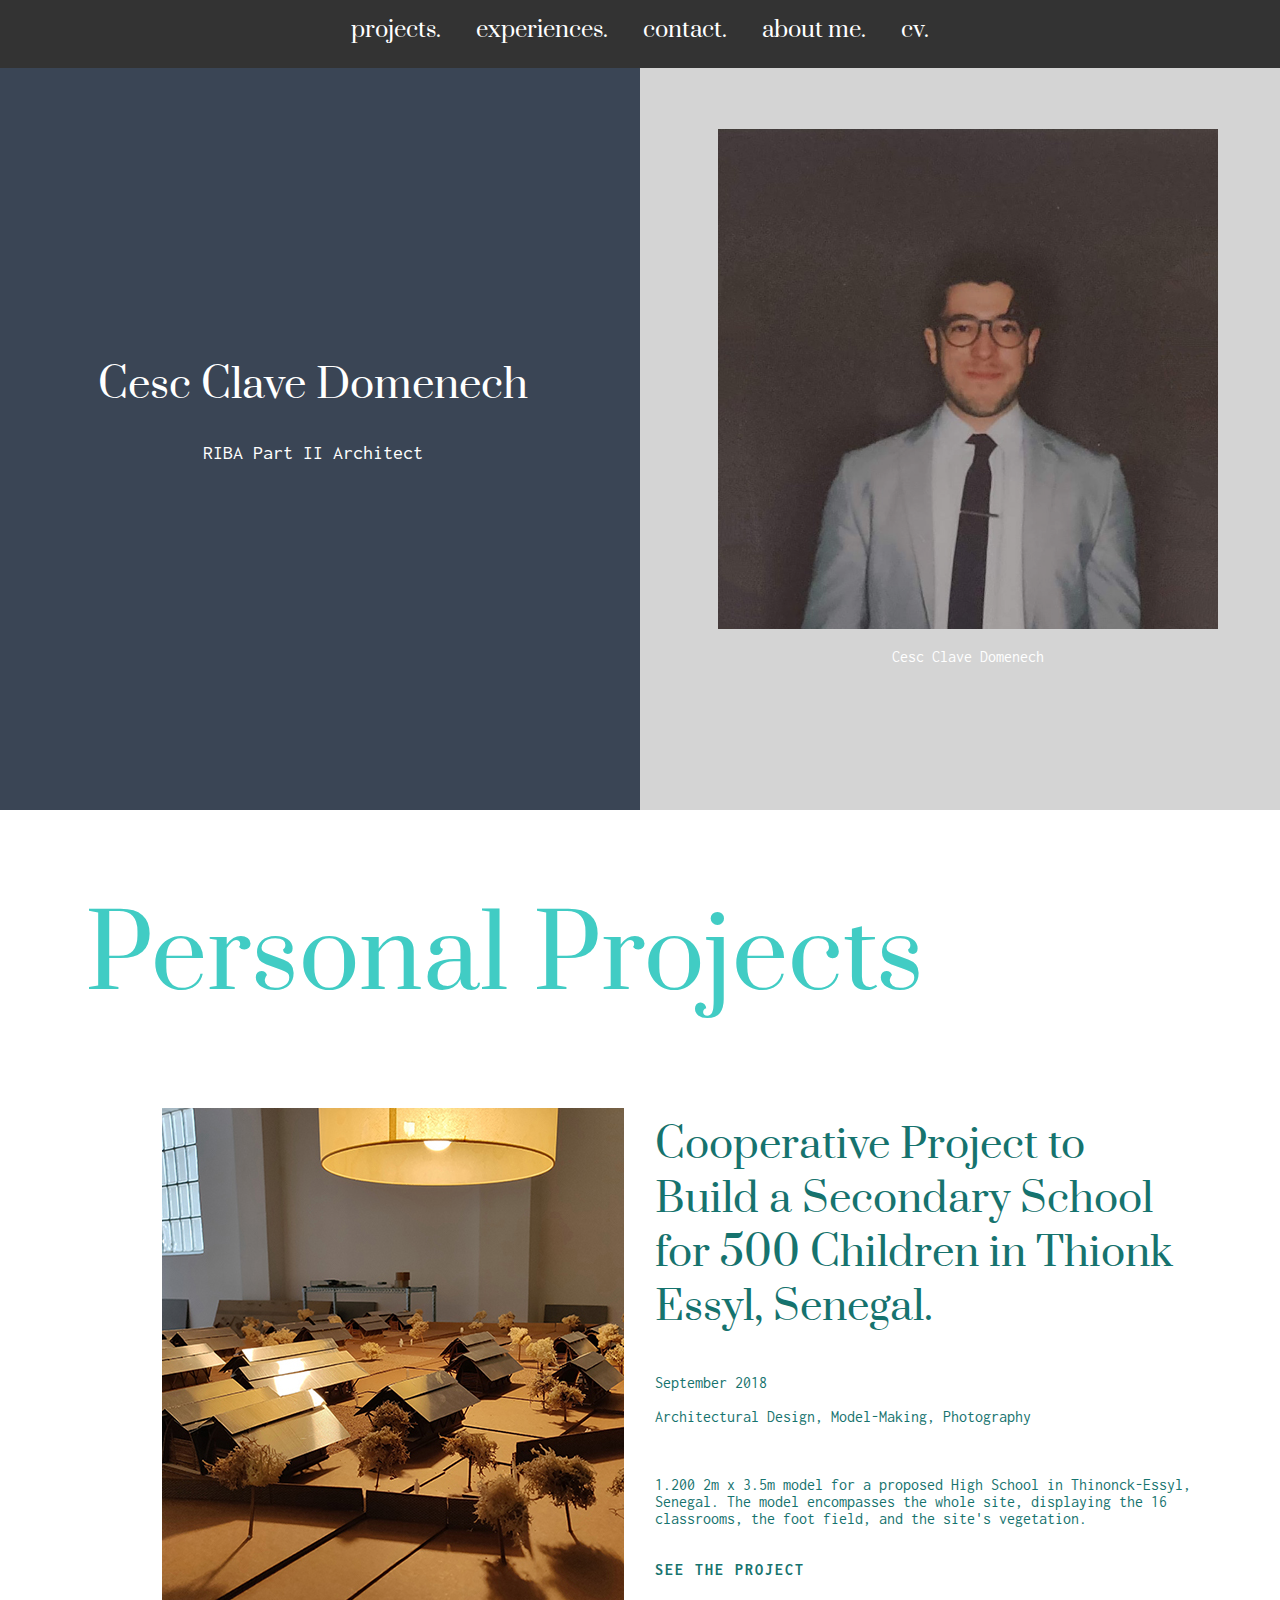
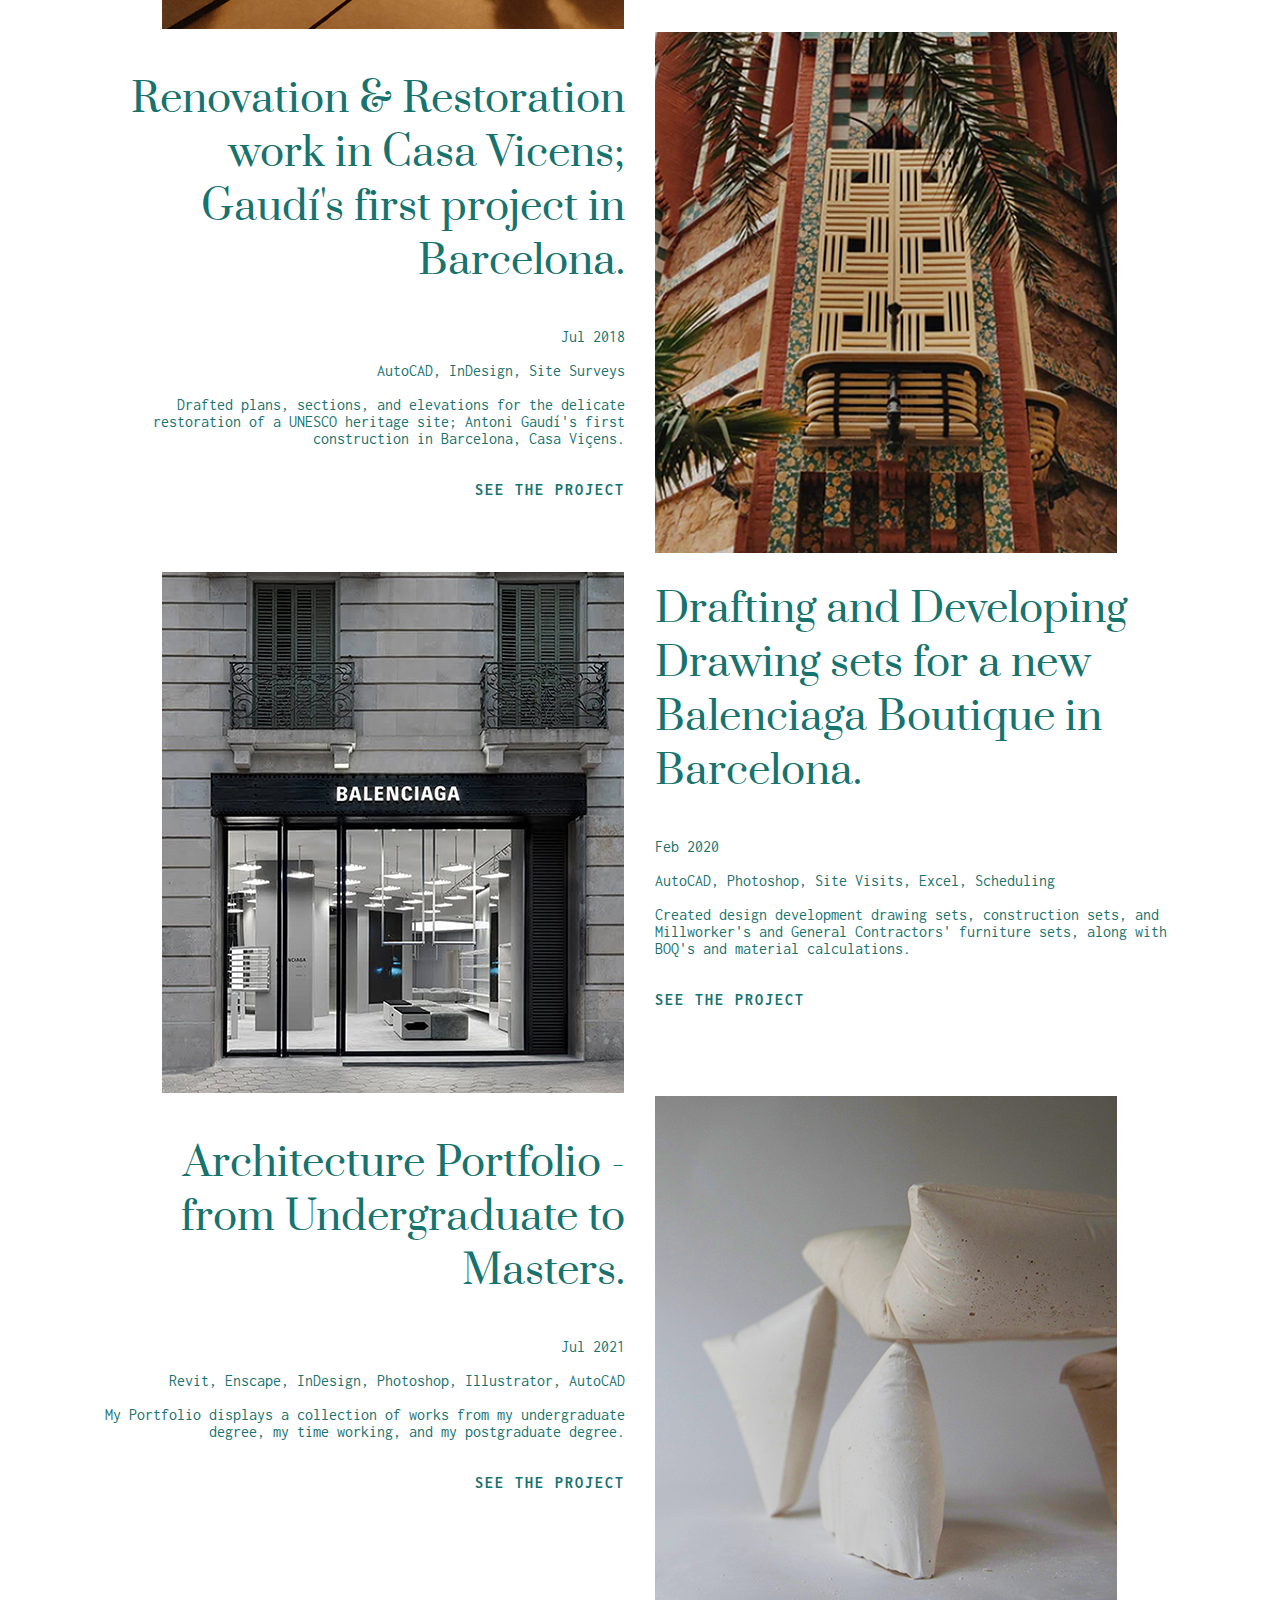
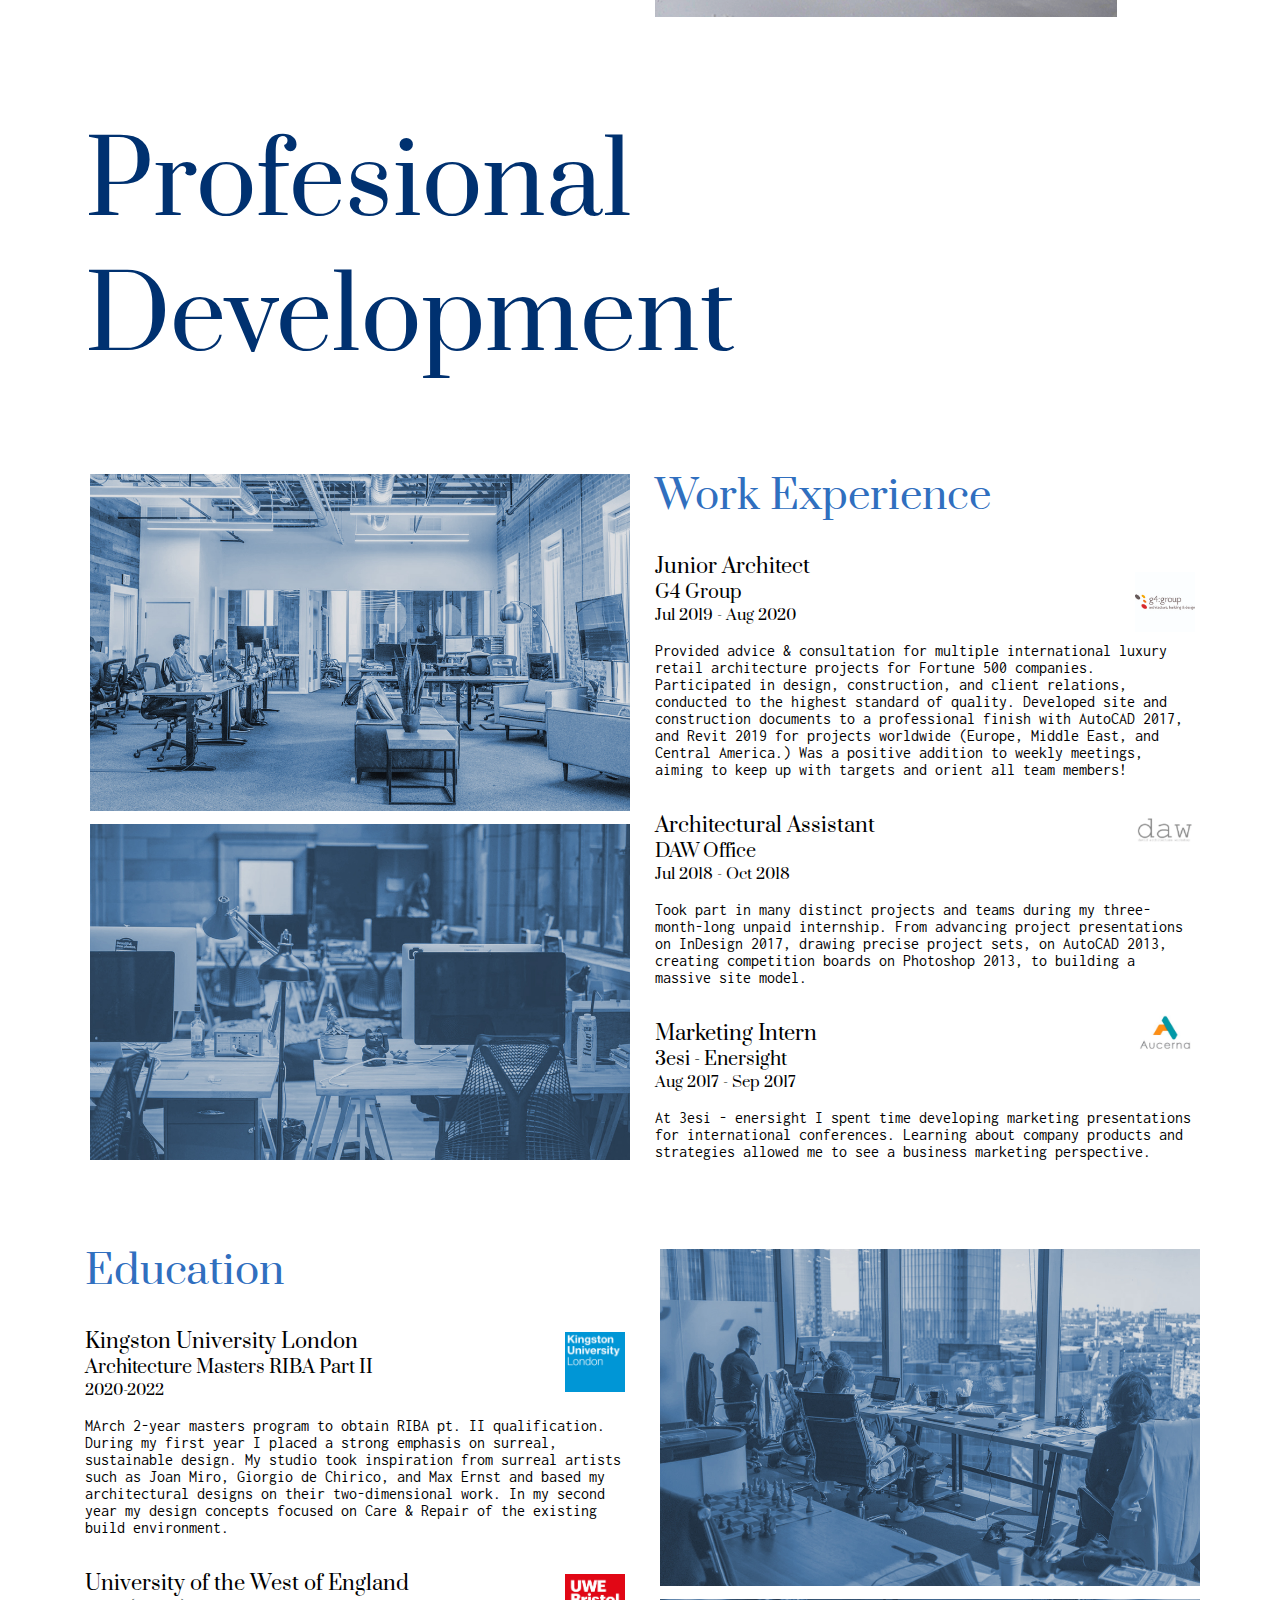
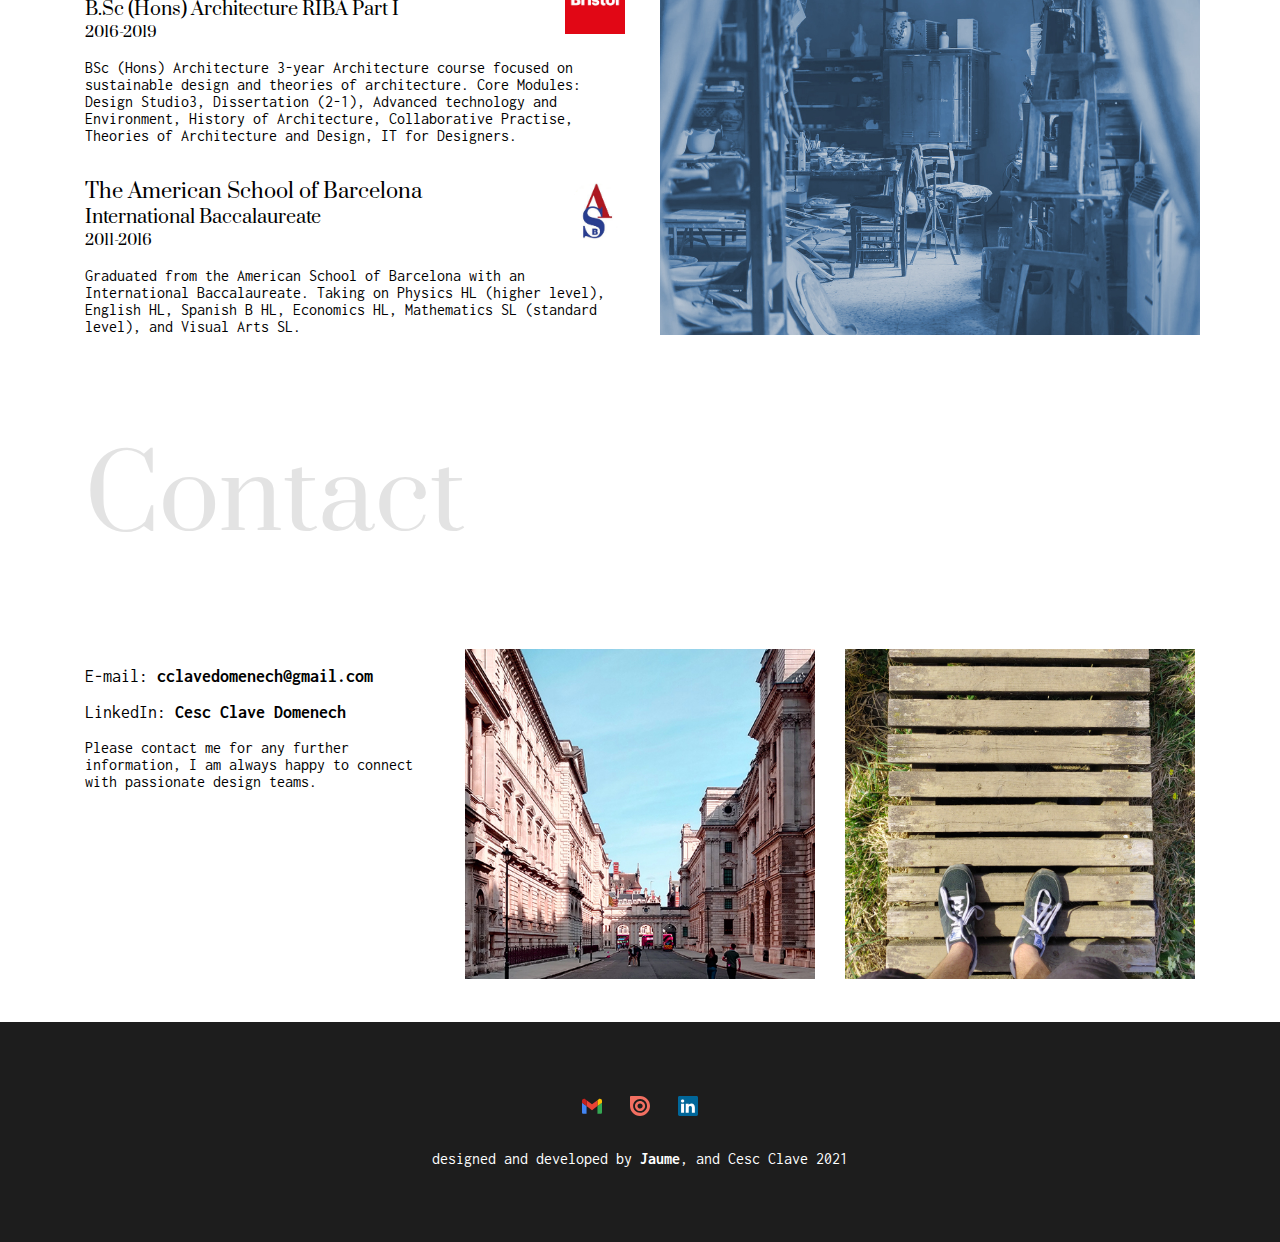
==== commit 290a4c61: "publish 3.0" ====
--- a/index.html
+++ b/index.html
@@ -30,7 +30,6 @@
     <nav>
 
       <div class="picture1" img/pp/bal1.jpg>
-
       </div>
 
       <div id="navbar" class="navbar">
@@ -193,7 +192,7 @@
                 <h5 class="size-20">Kingston University London</h5>
                 <h5 class="size-18">Architecture Masters RIBA Part II </h5><h5> 2020-2022</h5> <br>
 
-                My first year of my master's at Kingston University began with a strong emphasis on surreal, sustainable design. My studio course took inspiration from surreal artists such as Joan Miro, Giorgio de Chirico, and Max Ernst and based my architectural designs on their two-dimensional work. <br><br><br>
+                MArch 2-year masters program to obtain RIBA pt. II qualification. During my first year I placed a strong emphasis on surreal, sustainable design. My studio took inspiration from surreal artists such as Joan Miro, Giorgio de Chirico, and Max Ernst and based my architectural designs on their two-dimensional work. In my second year my design concepts focused on Care & Repair of the existing build environment. <br><br><br>
 
                 <div class="wrapingimage-work">
                   <img class="work-square" src="img\uwelogo.jpg" alt="Univeristy of the West of England logo"/>
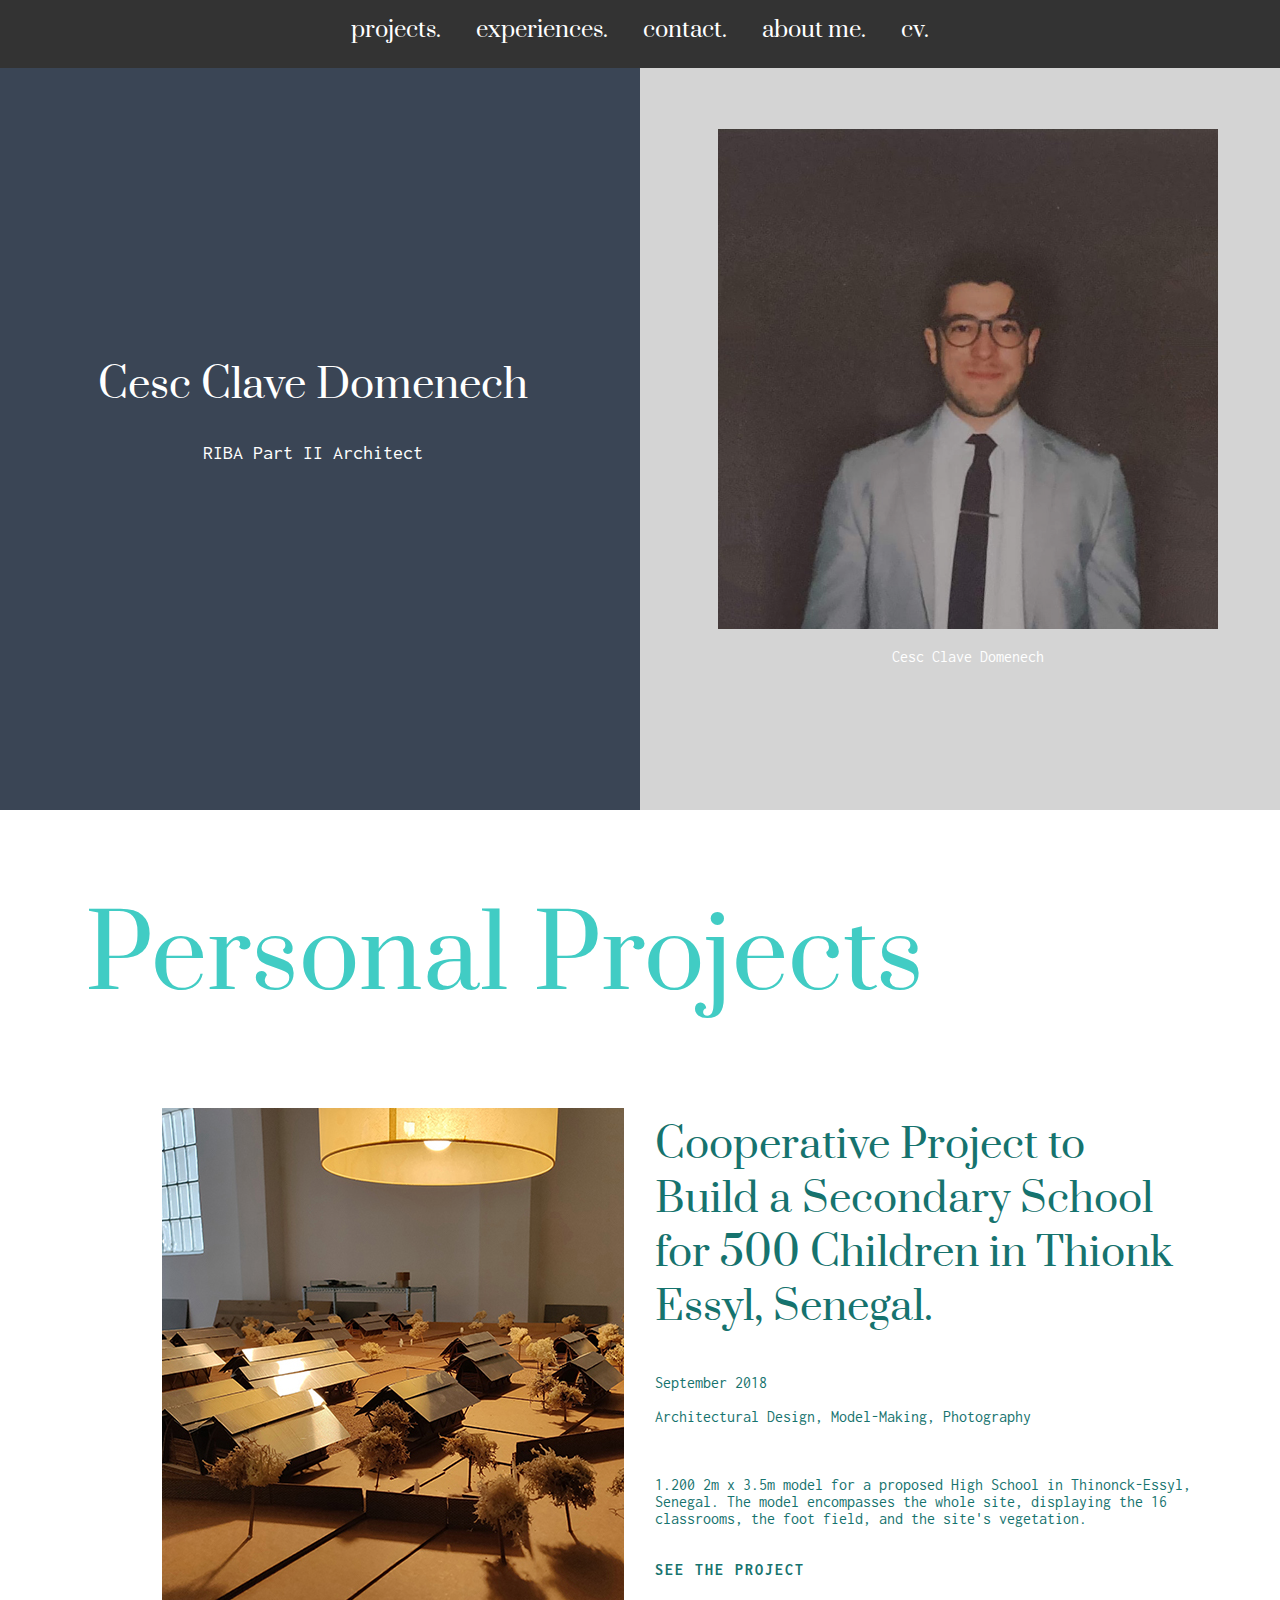
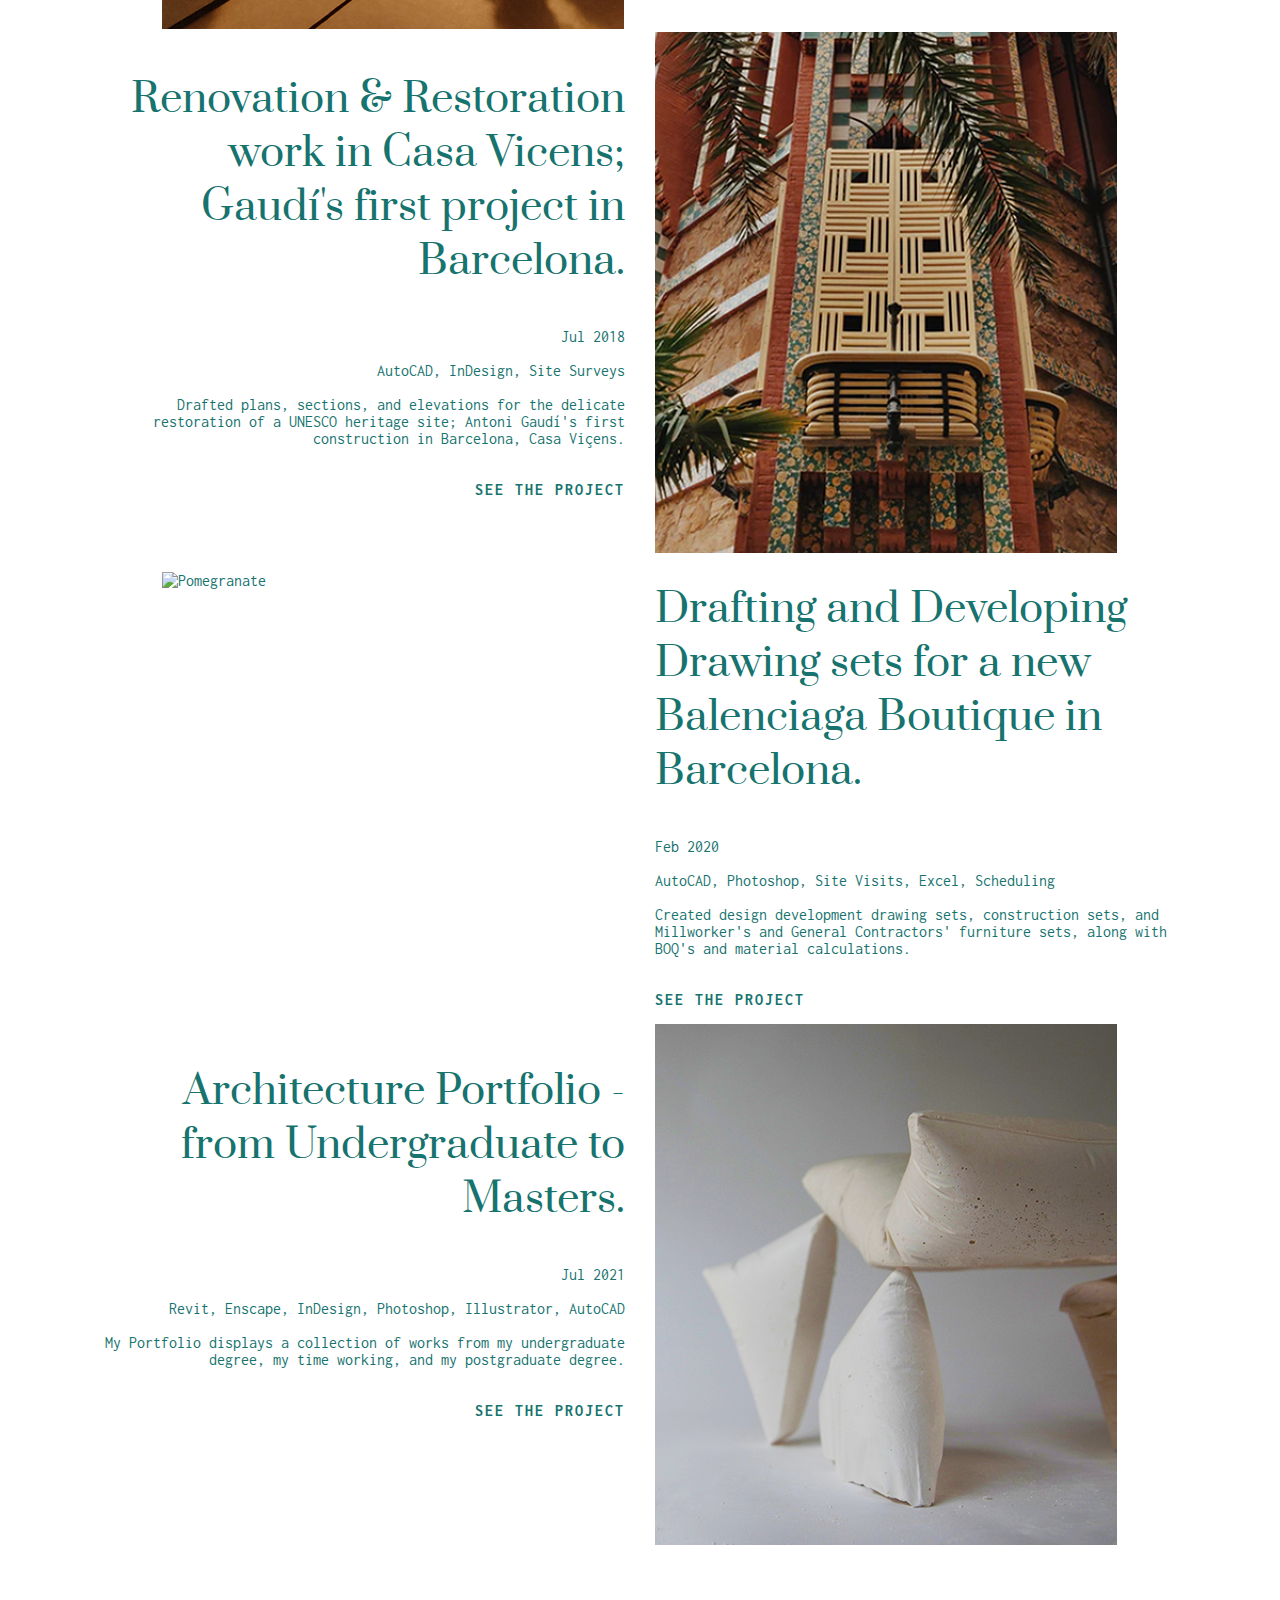
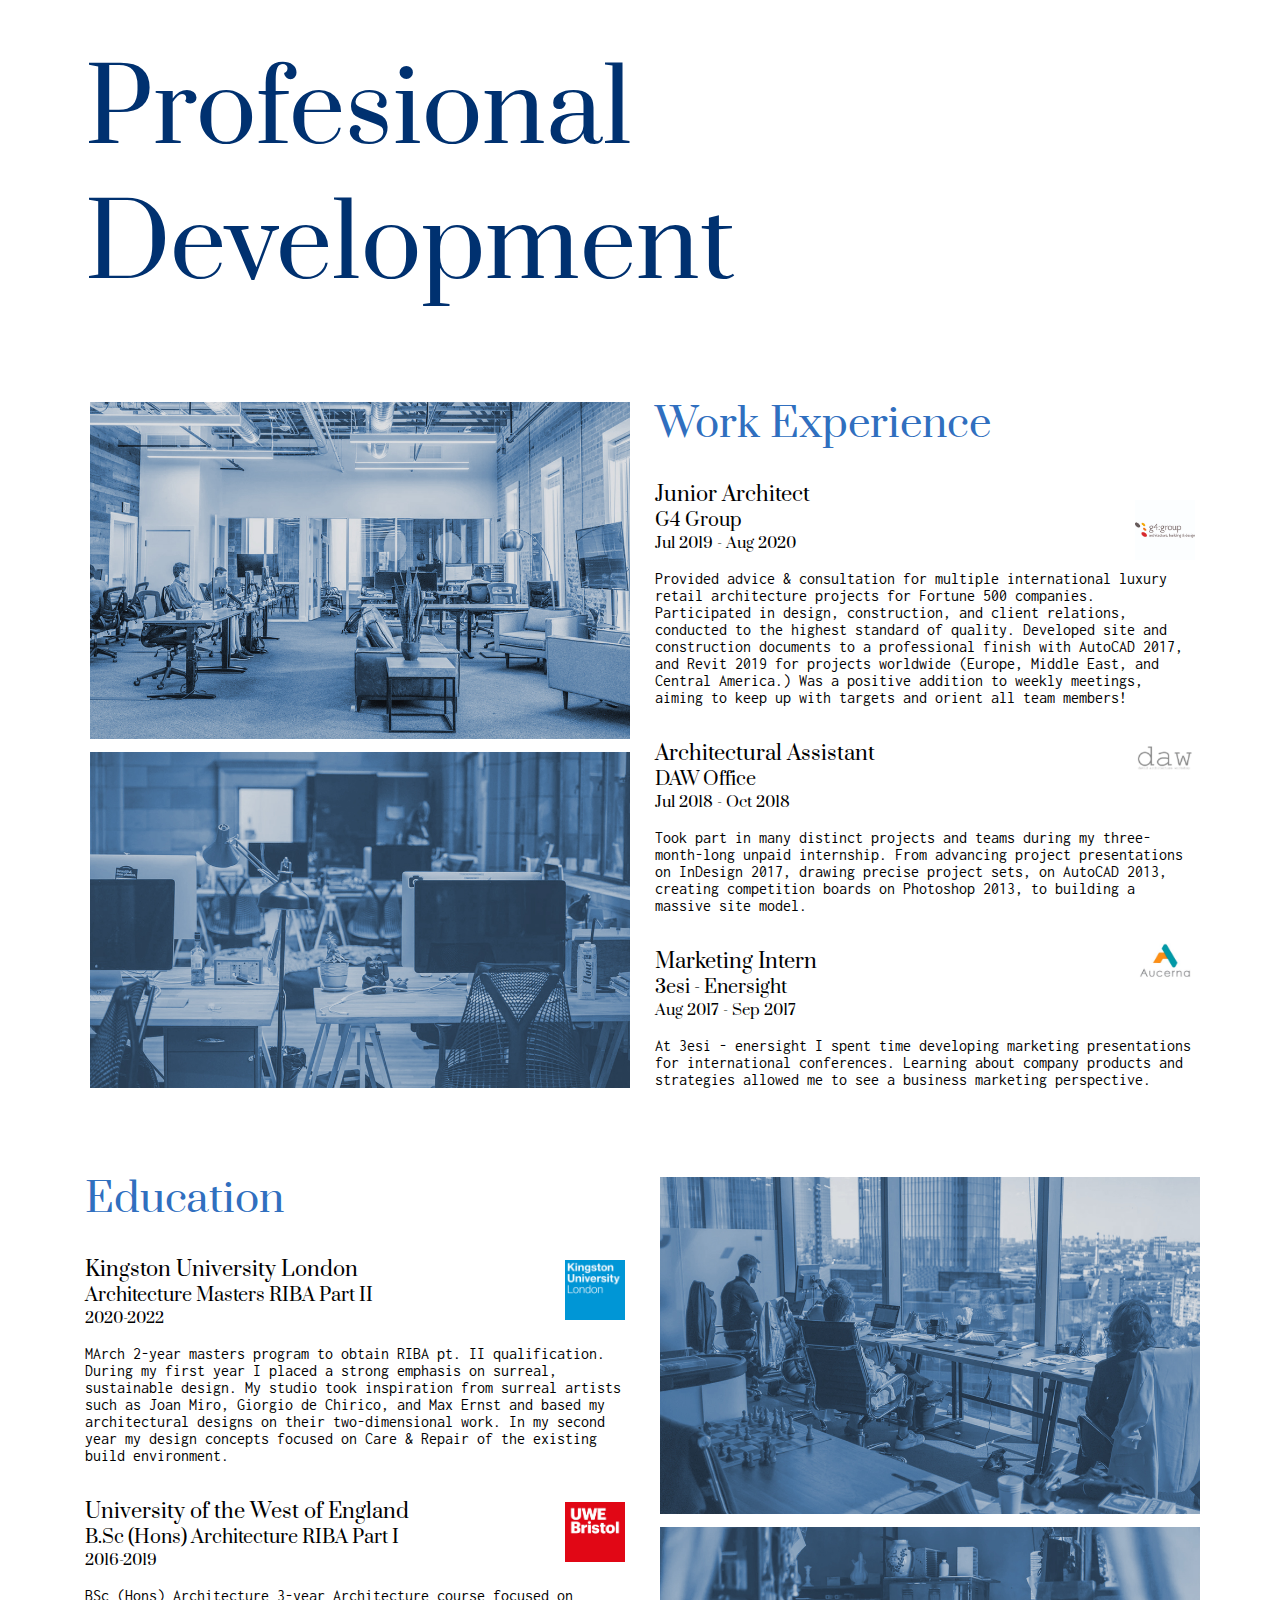
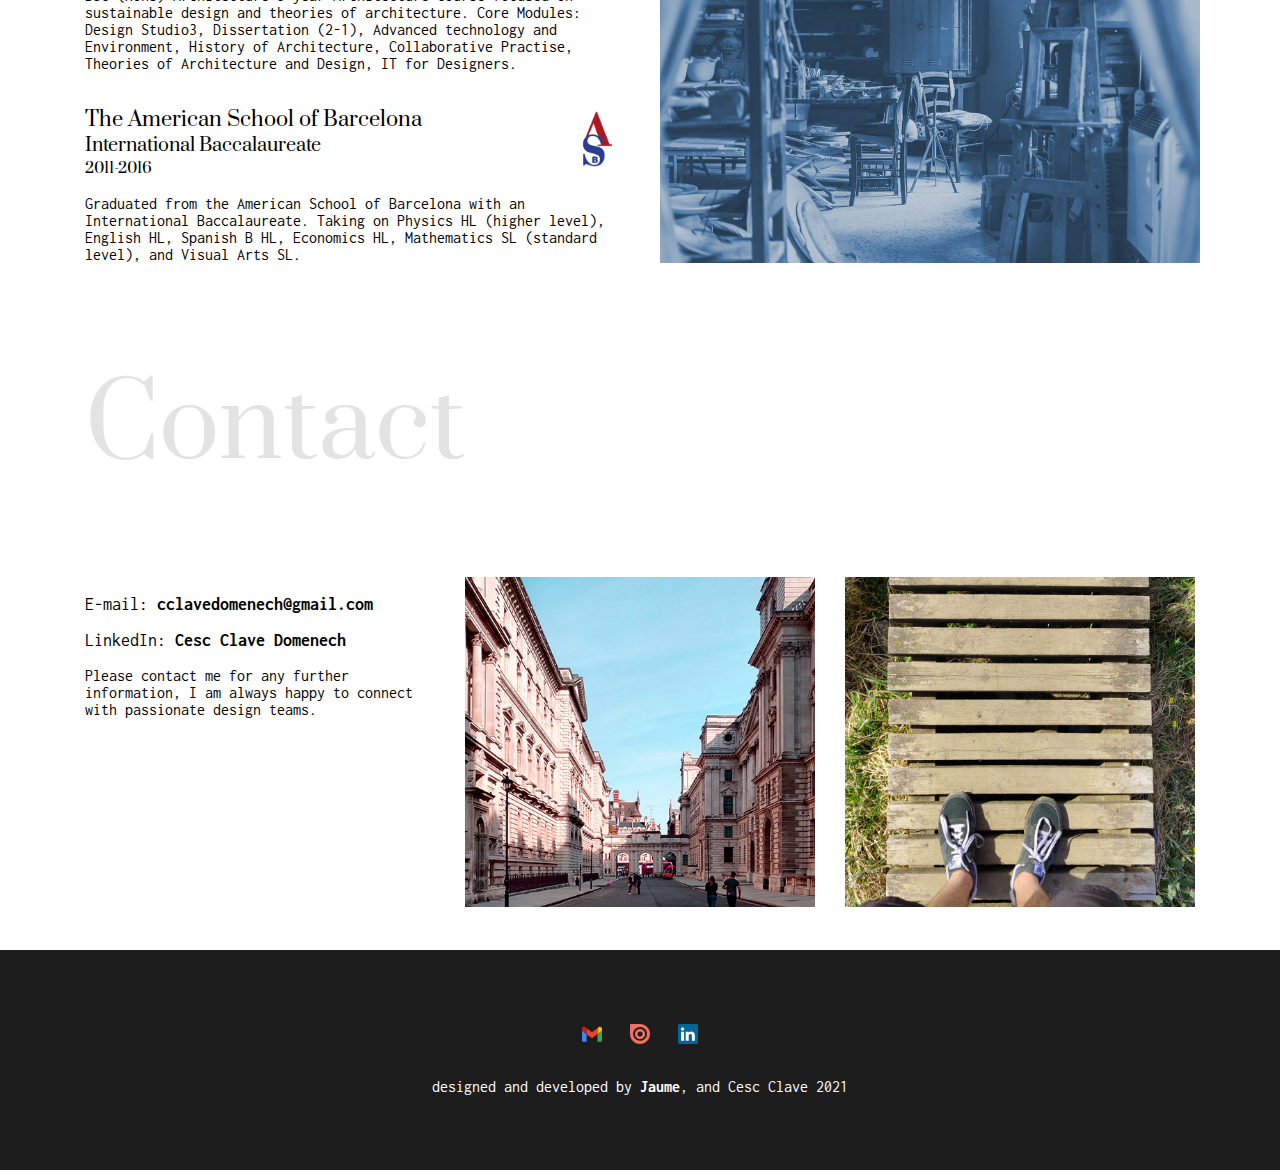
==== commit 8a3ef1e7: "Sirplus Update" ====
--- a/index.html
+++ b/index.html
@@ -98,7 +98,7 @@
           <div class="col">
             <div class="h4-automation">
             </div>
-            <img src="img/pp/tit3.jpg" class="works-img left-img" alt="Pomegranate">
+            <img src="img/pp/bal1.jpg" class="works-img left-img" alt="Pomegranate">
           </div>
 
           <div class="col right-text">
--- a/css/styles.css
+++ b/css/styles.css
@@ -681,3 +681,19 @@
 #radio44:checked ~ .first{
   margin-left: -60%;
 }
+
+#radio45:checked ~ .first{
+  margin-left: 0;
+}
+
+#radio46:checked ~ .first{
+  margin-left: -20%;
+}
+
+#radio47:checked ~ .first{
+  margin-left: -40%;
+}
+
+#radio48:checked ~ .first{
+  margin-left: -60%;
+}
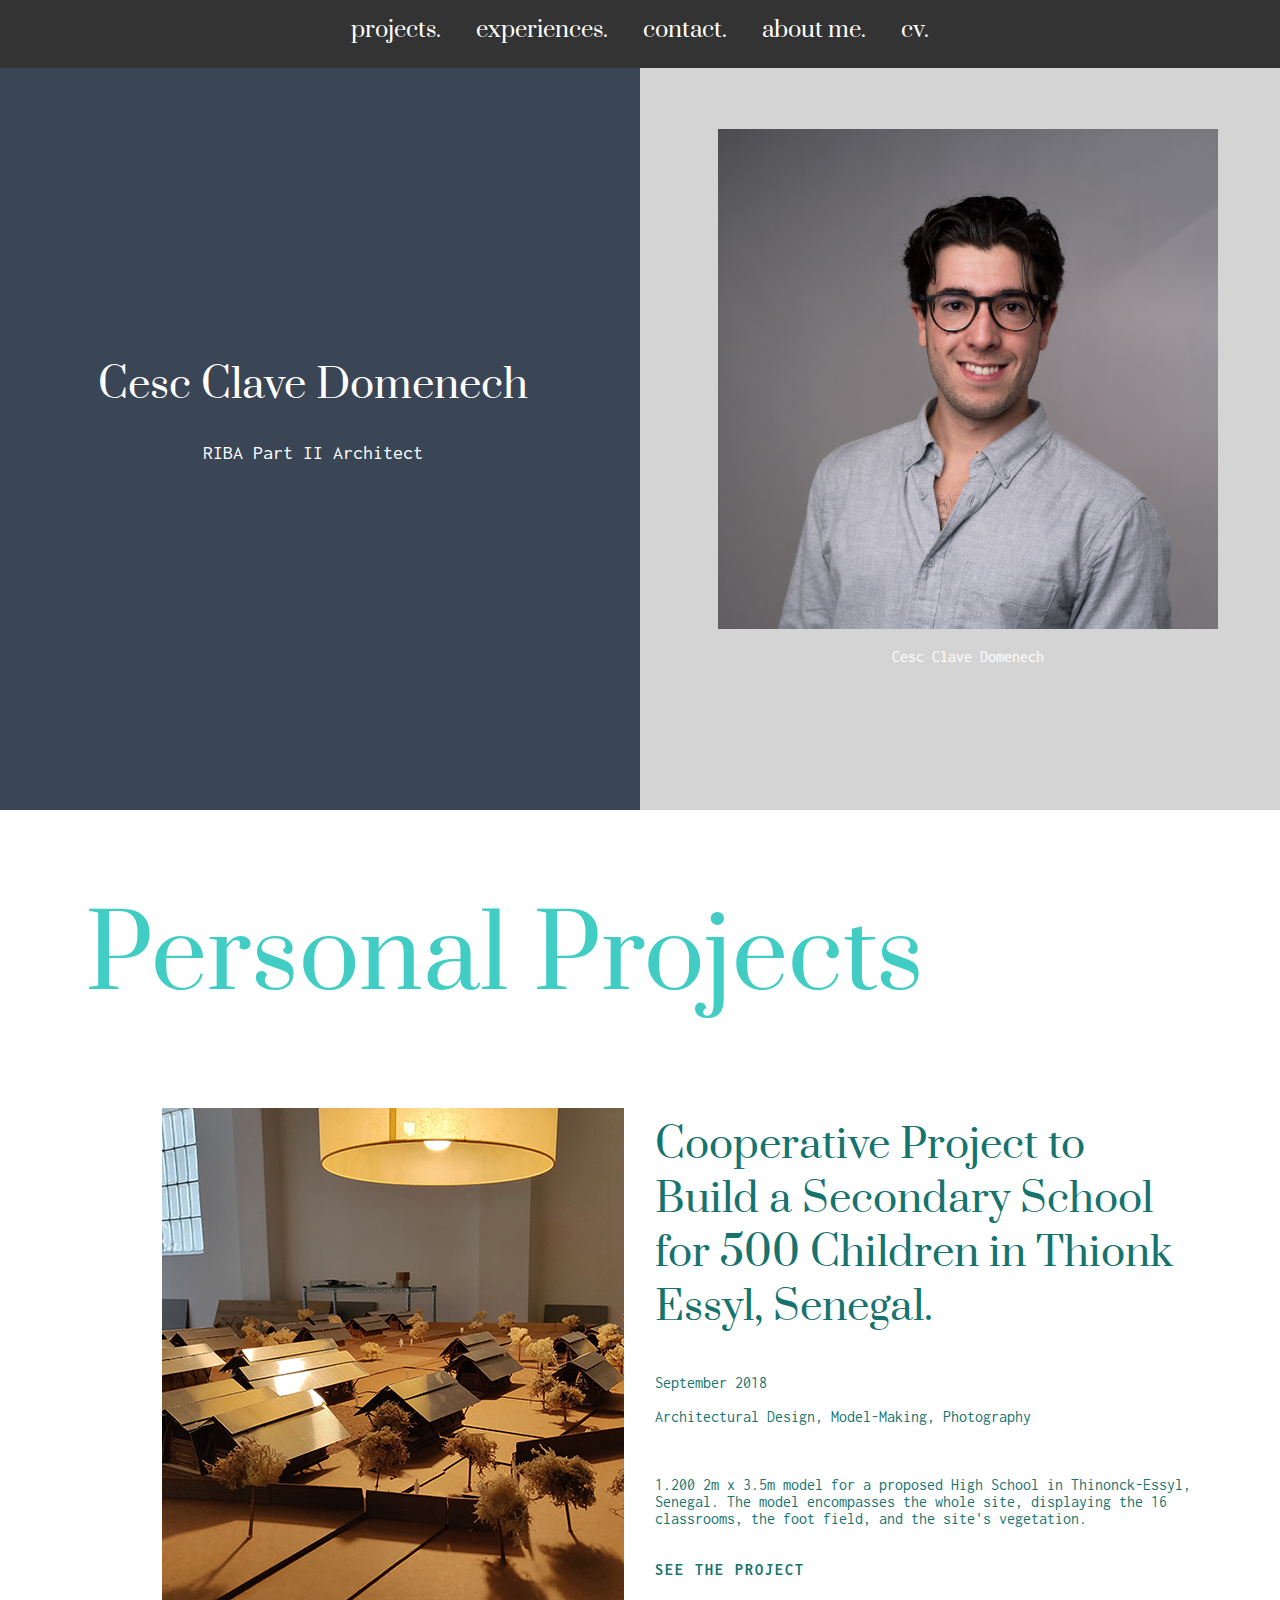
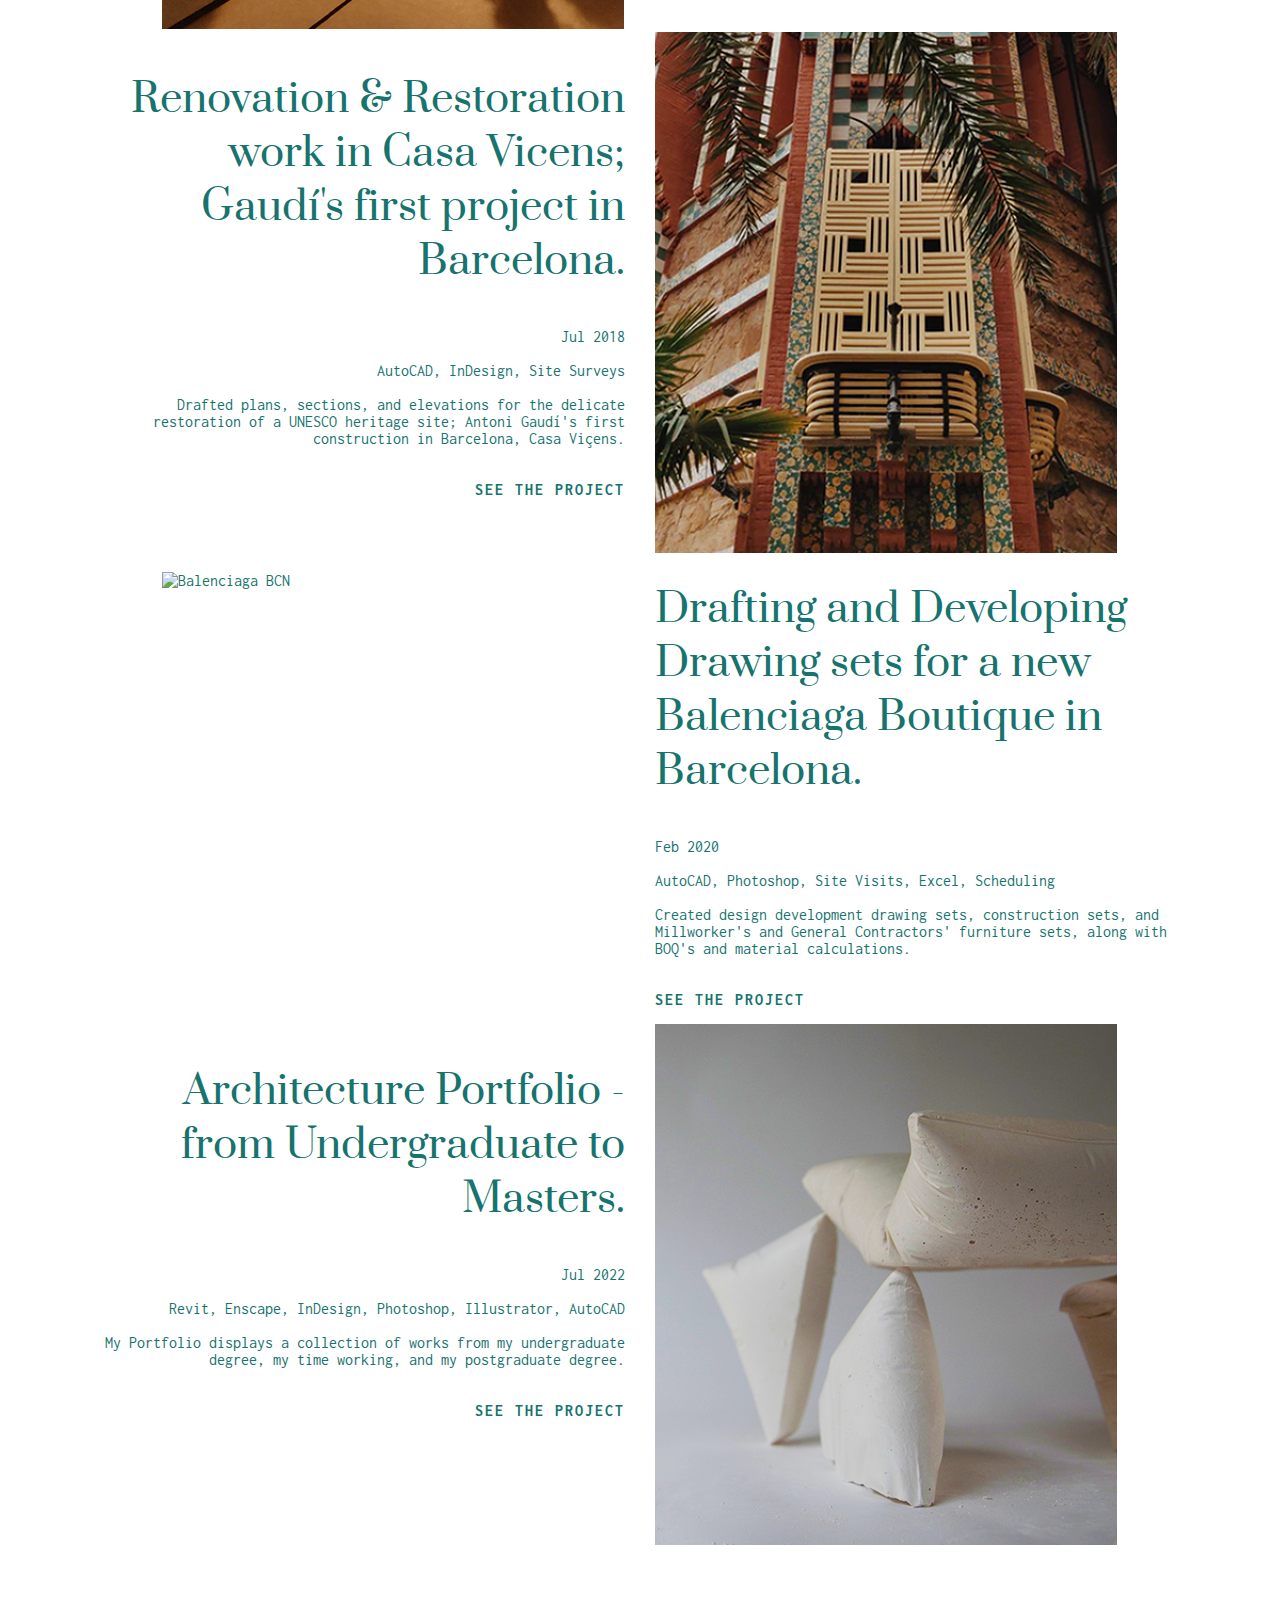
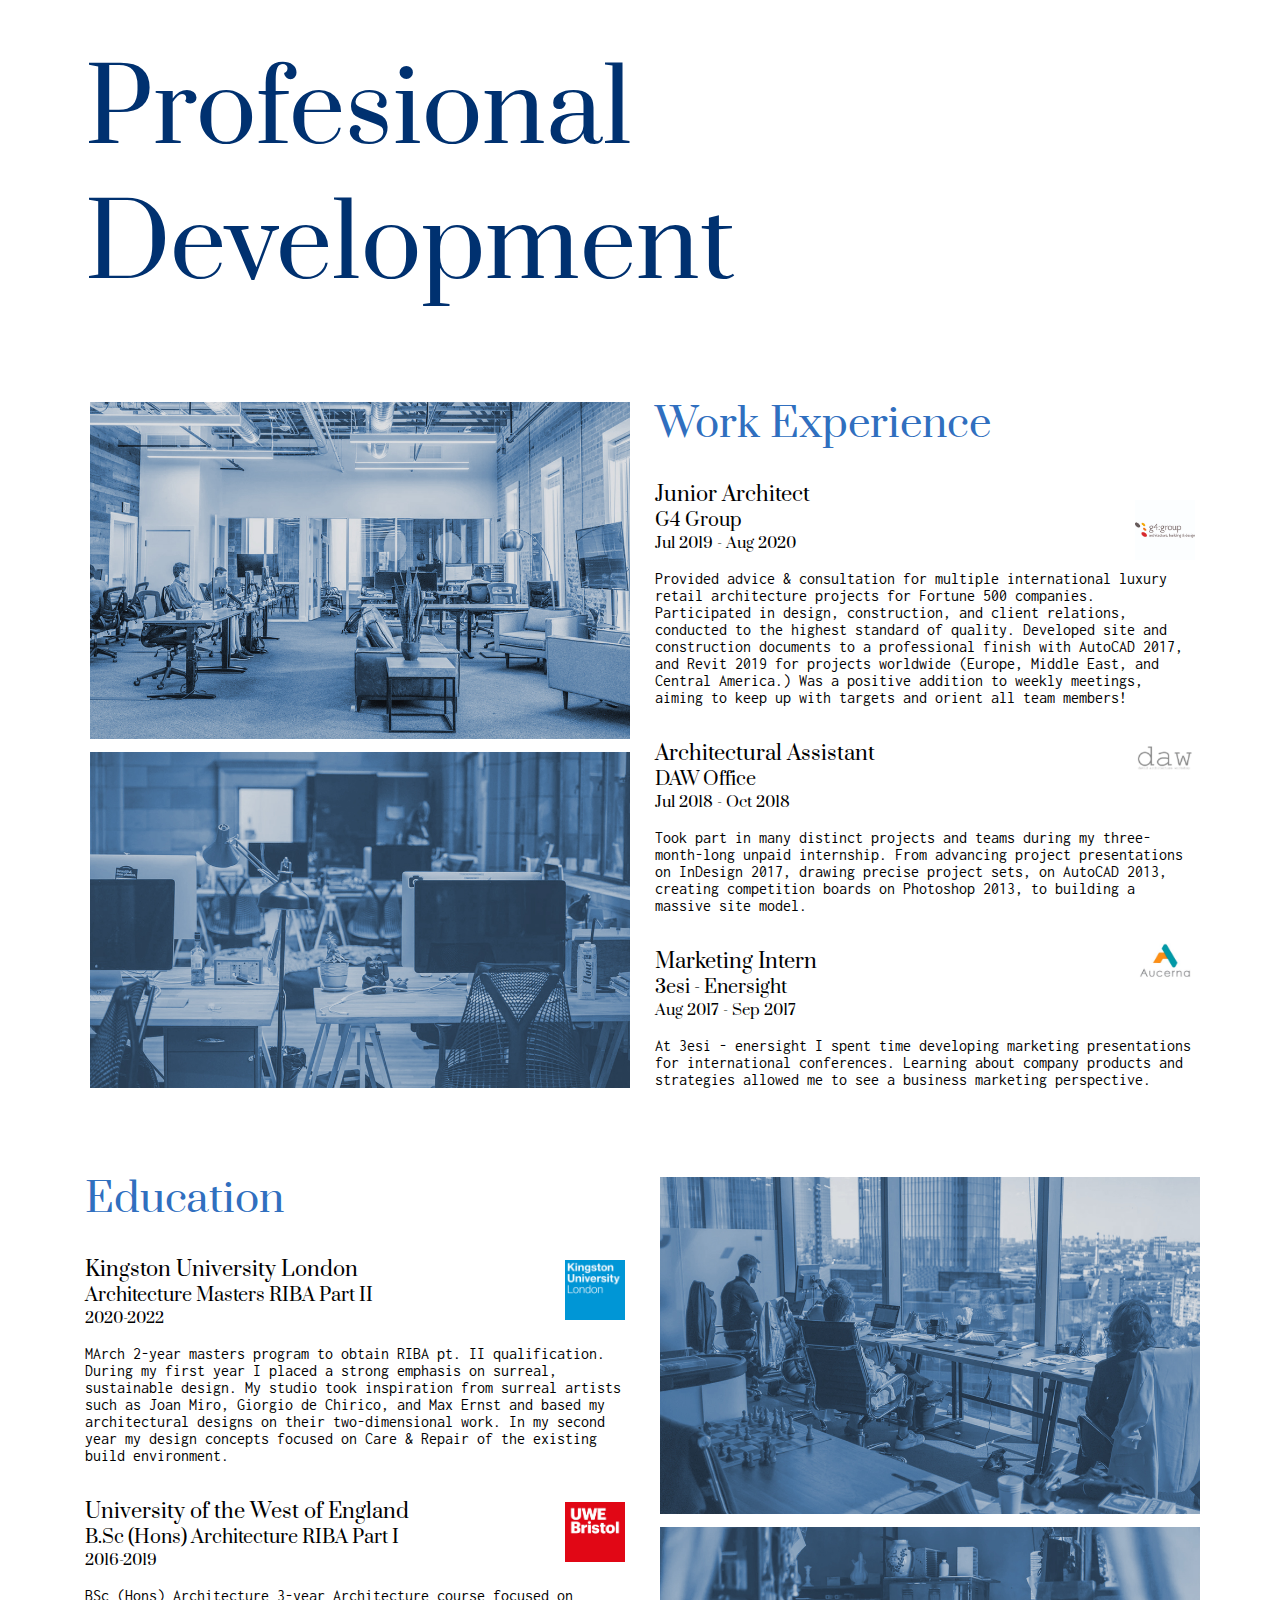
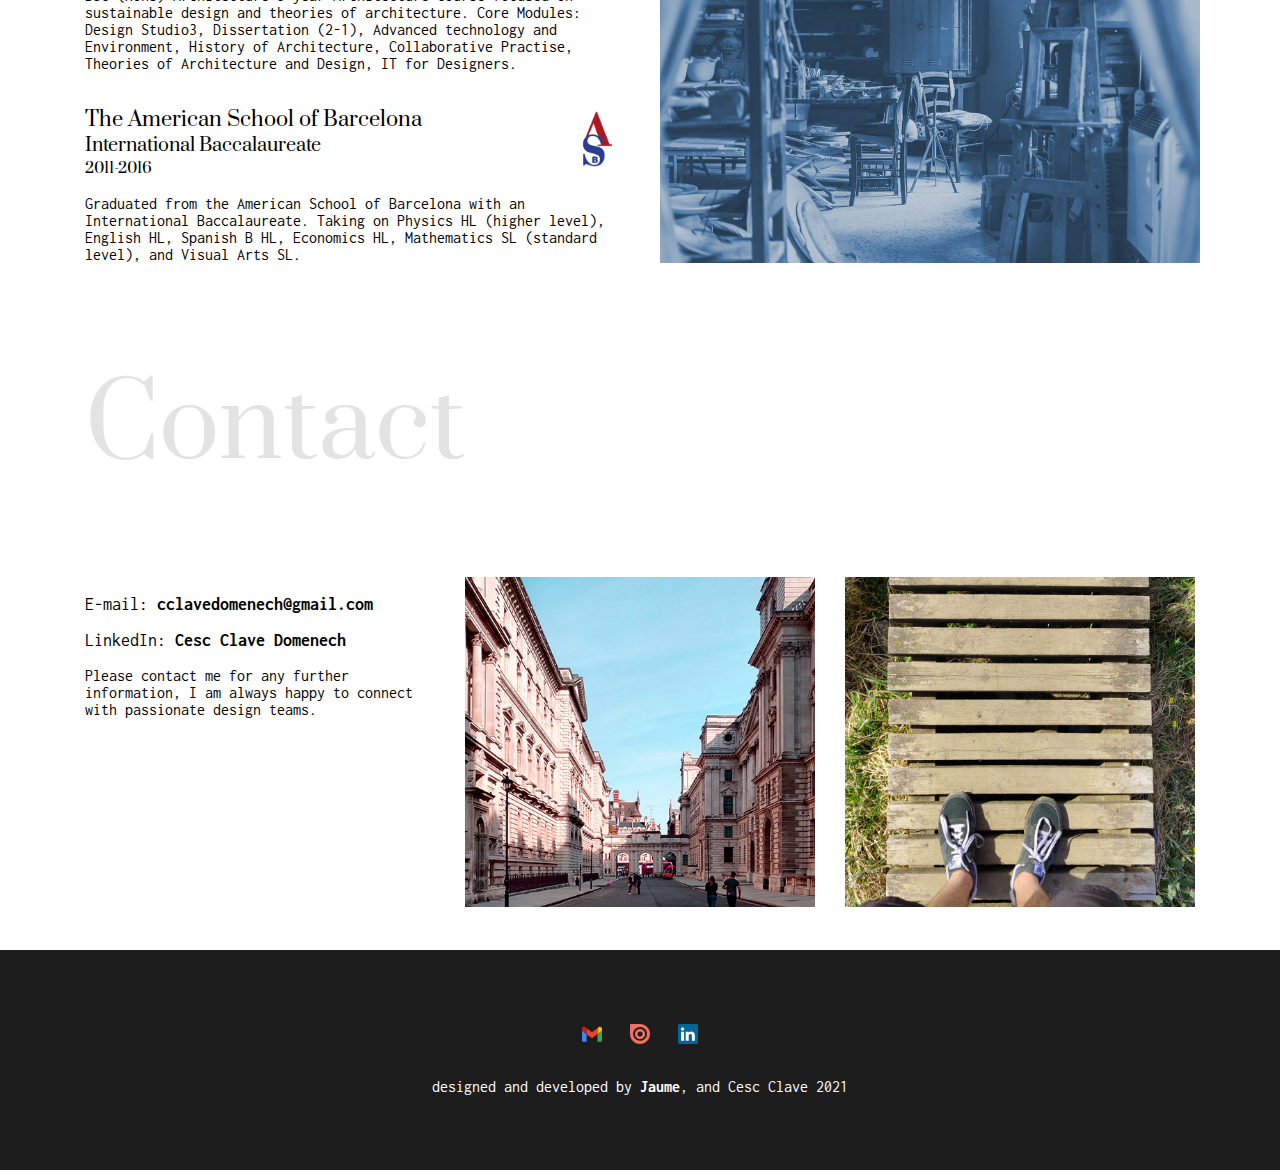
==== commit 7c4f5f5d: "LinkedIn Update" ====
--- a/index.html
+++ b/index.html
@@ -52,7 +52,7 @@
       <!-- right column -->
       <section class="col right-col">
         <div class="top-container">
-          <img src="img/pp/me4@1x_1.png">
+          <img src="img/pp/me5.jpg">
           <p>Cesc Clave Domenech</p>
         </div>
       </section>
@@ -97,8 +97,8 @@
         <div class="row">
           <div class="col">
             <div class="h4-automation">
-            </div>
-            <img src="img/pp/bal1.jpg" class="works-img left-img" alt="Pomegranate">
+          </div>
+            <img src="img/pp/bal1.jpg" class="works-img left-img2" alt="Balenciaga BCN">
           </div>
 
           <div class="col right-text">
@@ -117,7 +117,7 @@
         <div class="row">
           <div class="col right-aligned ">
             <h3>Architecture Portfolio - from Undergraduate to Masters.</h3>
-            <p>Jul 2021 <br>
+            <p>Jul 2022 <br>
               <br>
               Revit, Enscape, InDesign, Photoshop, Illustrator, AutoCAD<br>
               <br>
--- a/css/styles.css
+++ b/css/styles.css
@@ -68,6 +68,10 @@
 }
 
 .left-img1 {
+  margin: 0 77px
+}
+
+.left-img2 {
   margin: 0 77px
 }
 
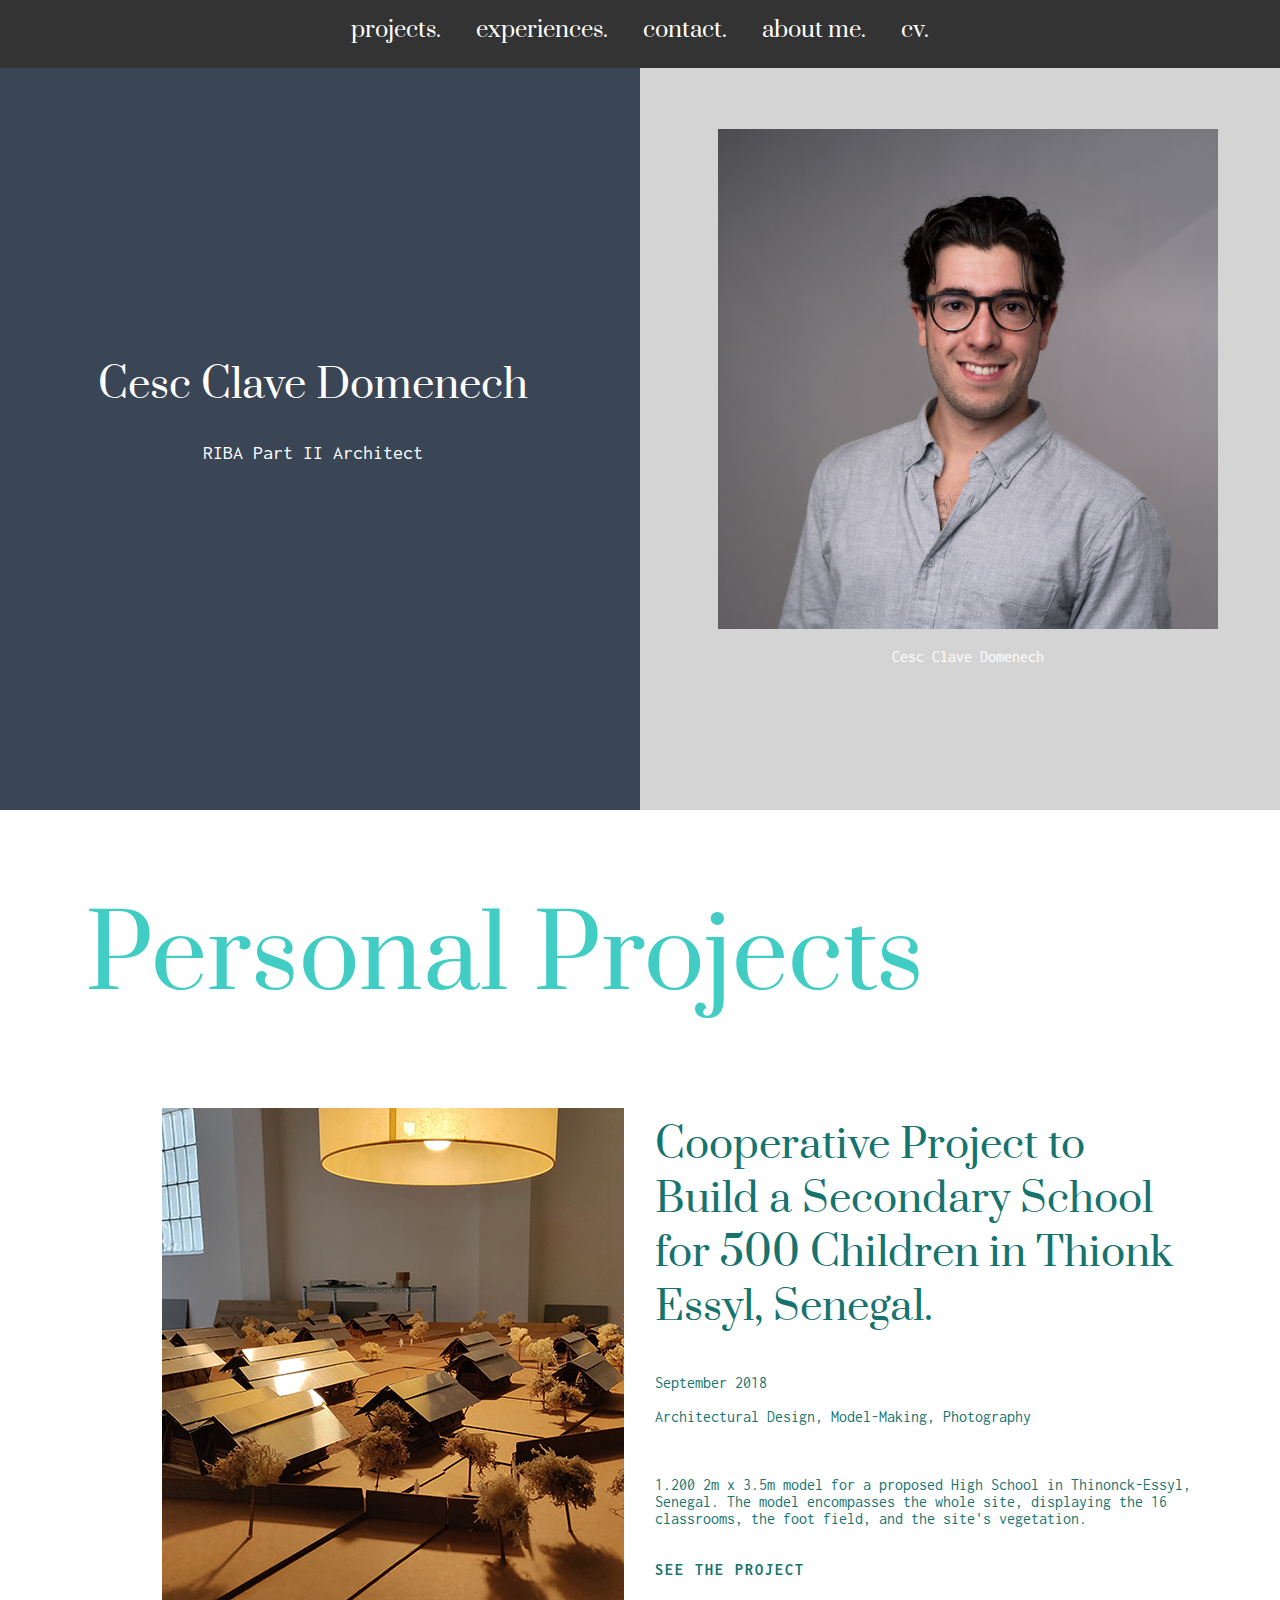
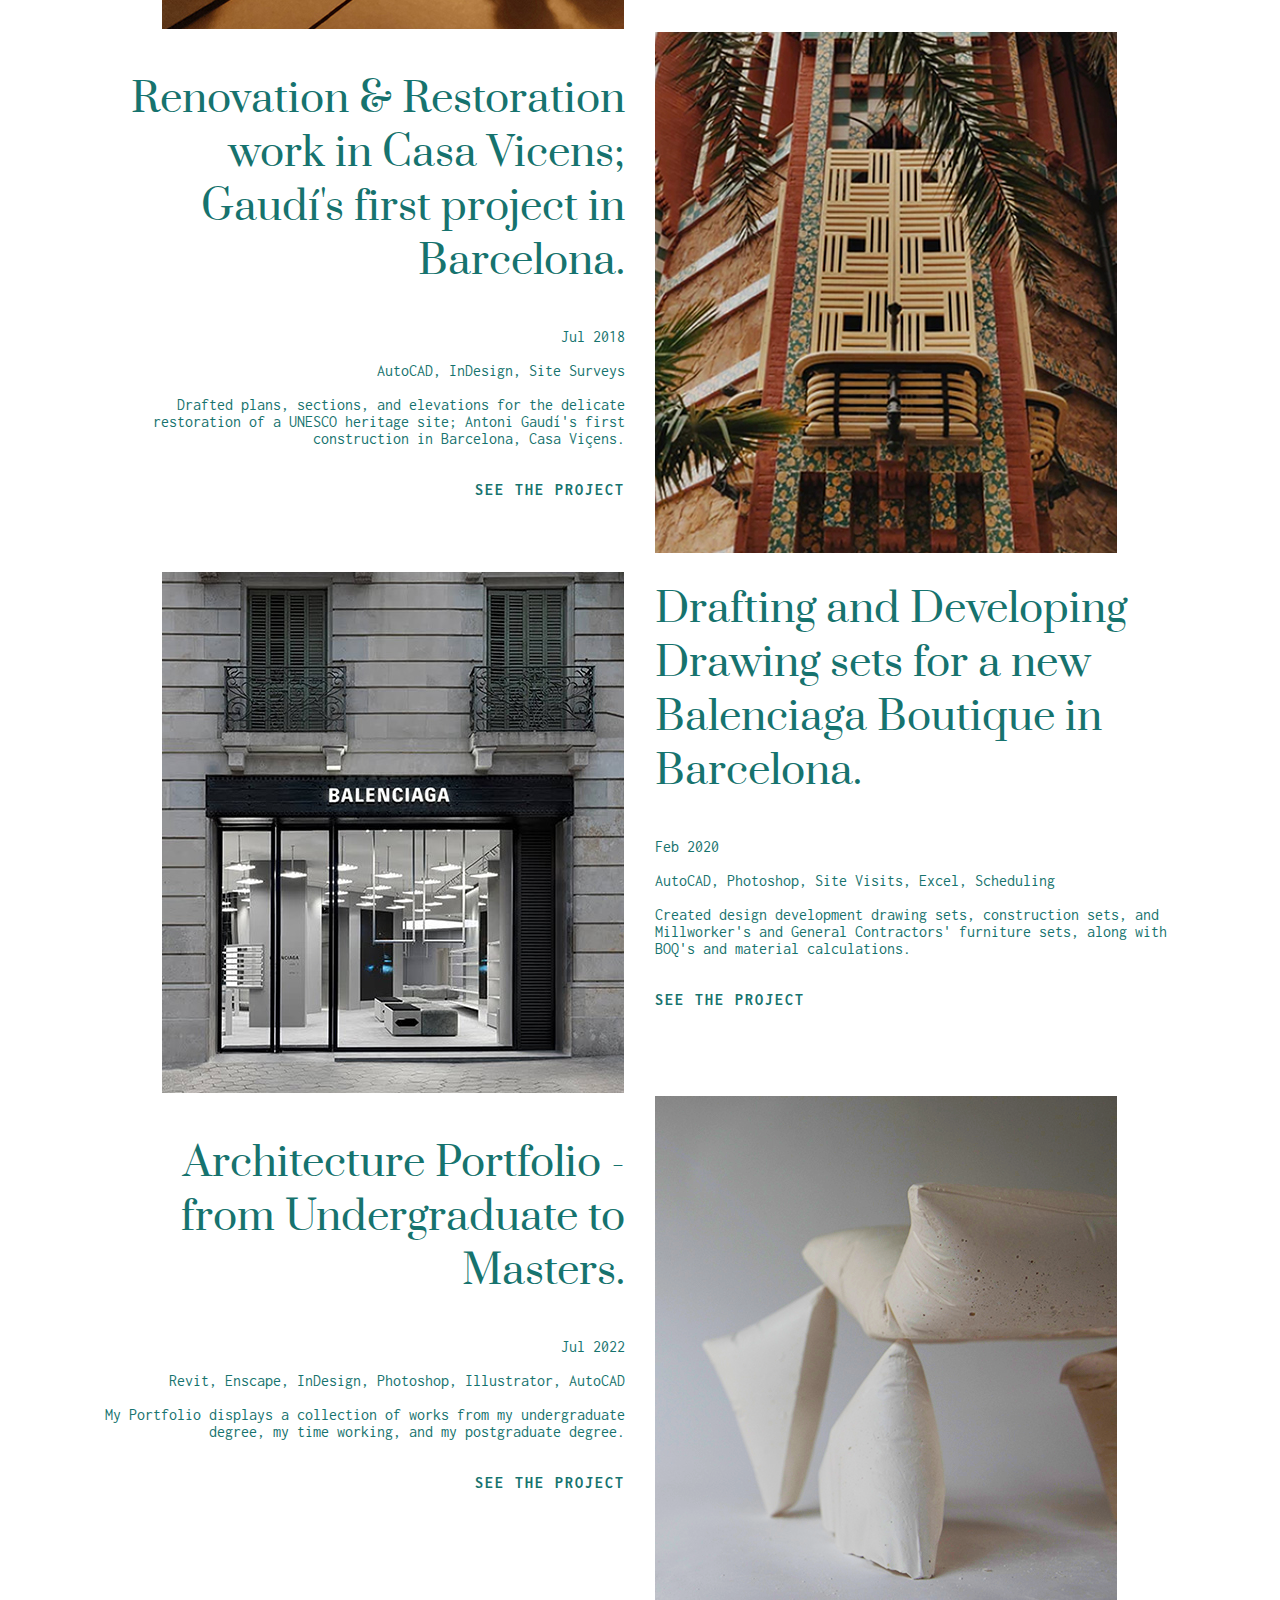
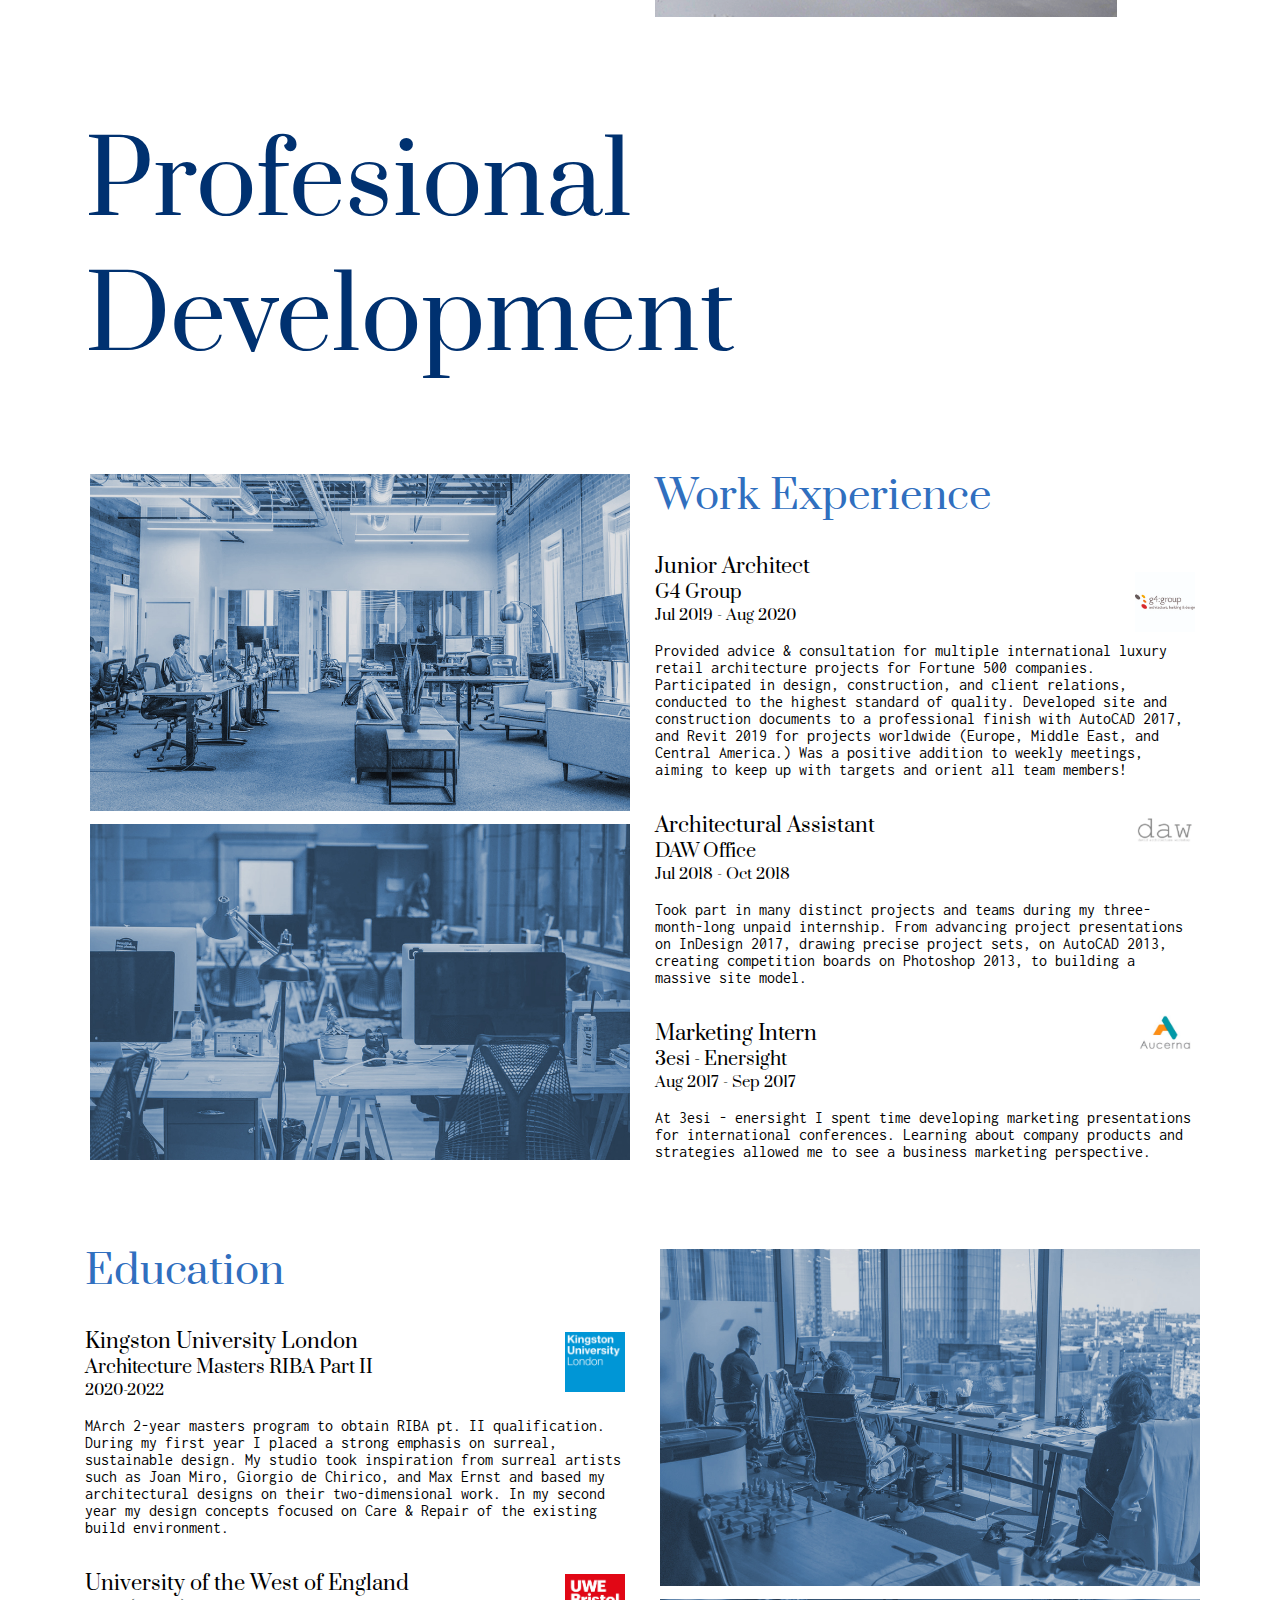
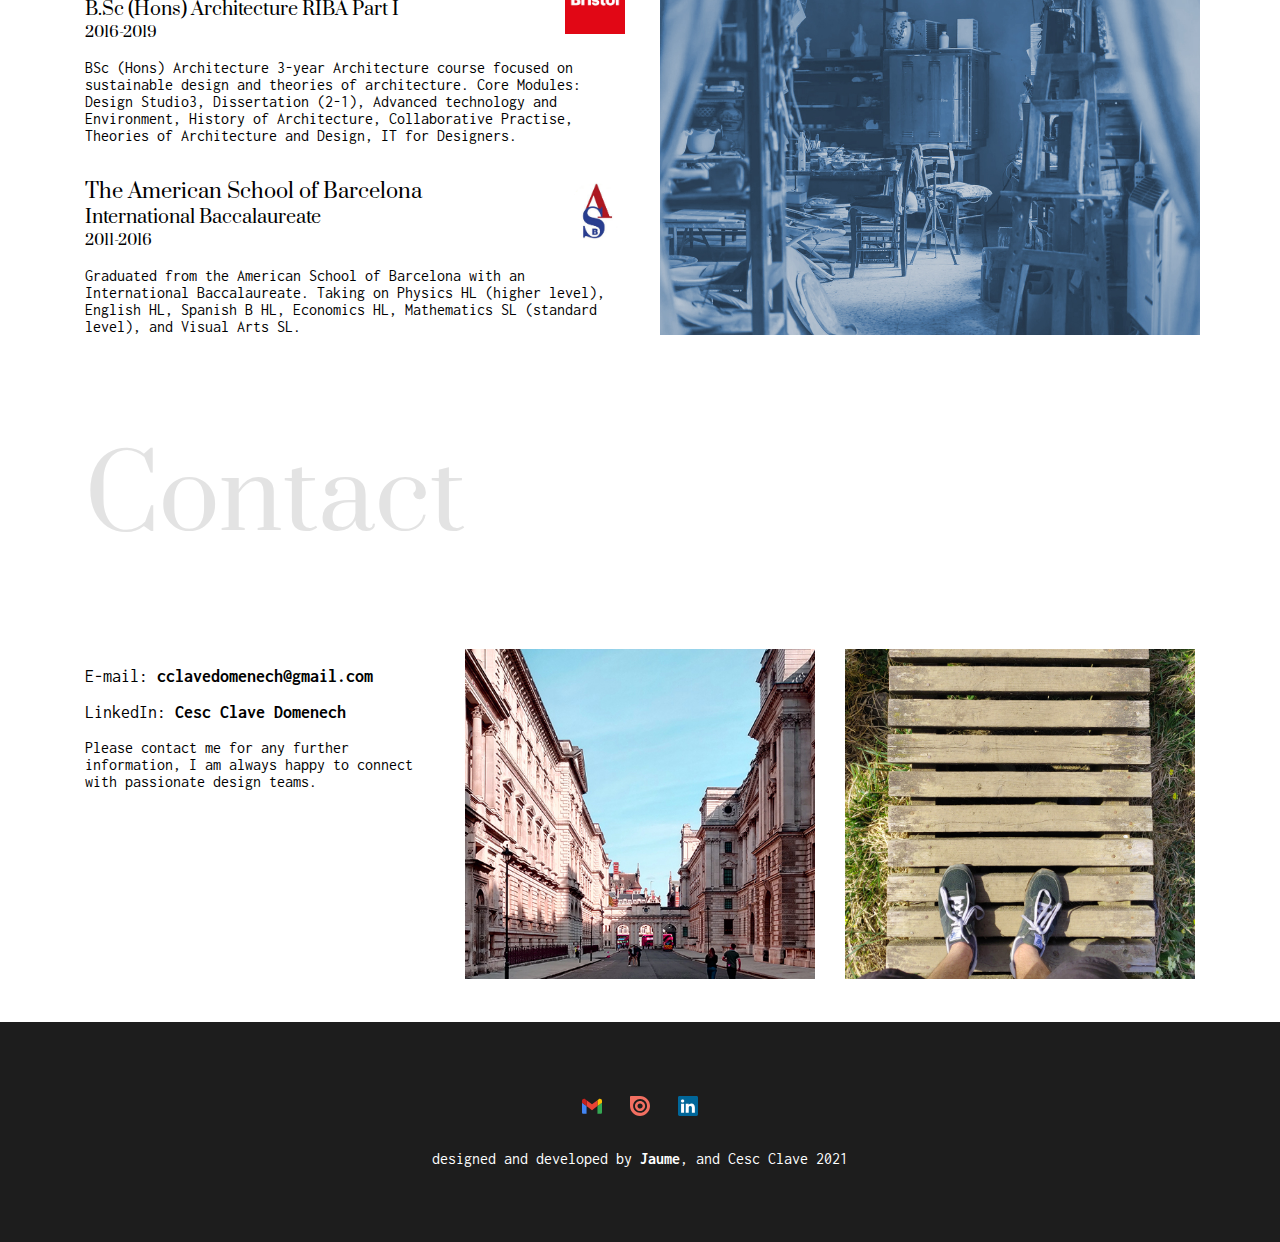
==== commit f33f1eab: "title fix" ====
--- a/index.html
+++ b/index.html
@@ -98,7 +98,7 @@
           <div class="col">
             <div class="h4-automation">
           </div>
-            <img src="img/pp/bal1.jpg" class="works-img left-img2" alt="Balenciaga BCN">
+            <img src="img/pp/bal5.jpg" class="works-img left-img2" alt="Balenciaga BCN">
           </div>
 
           <div class="col right-text">
